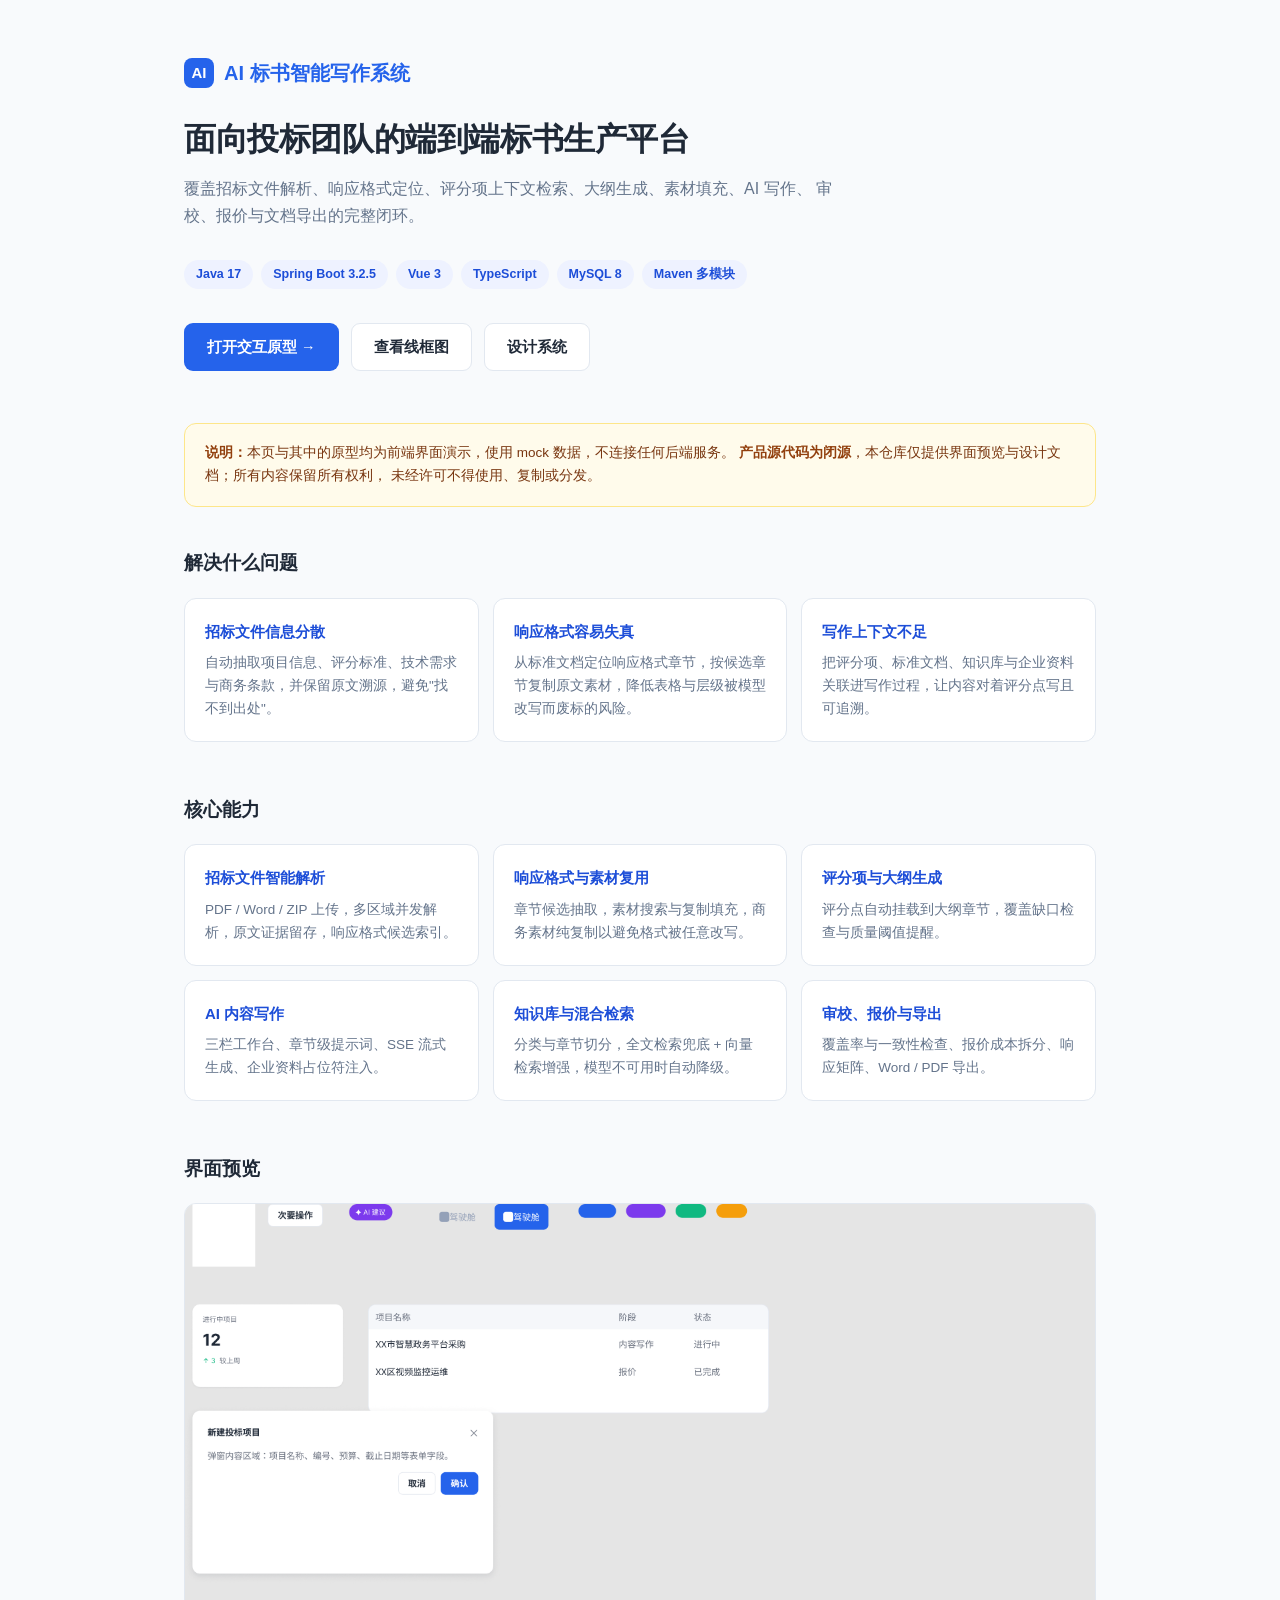
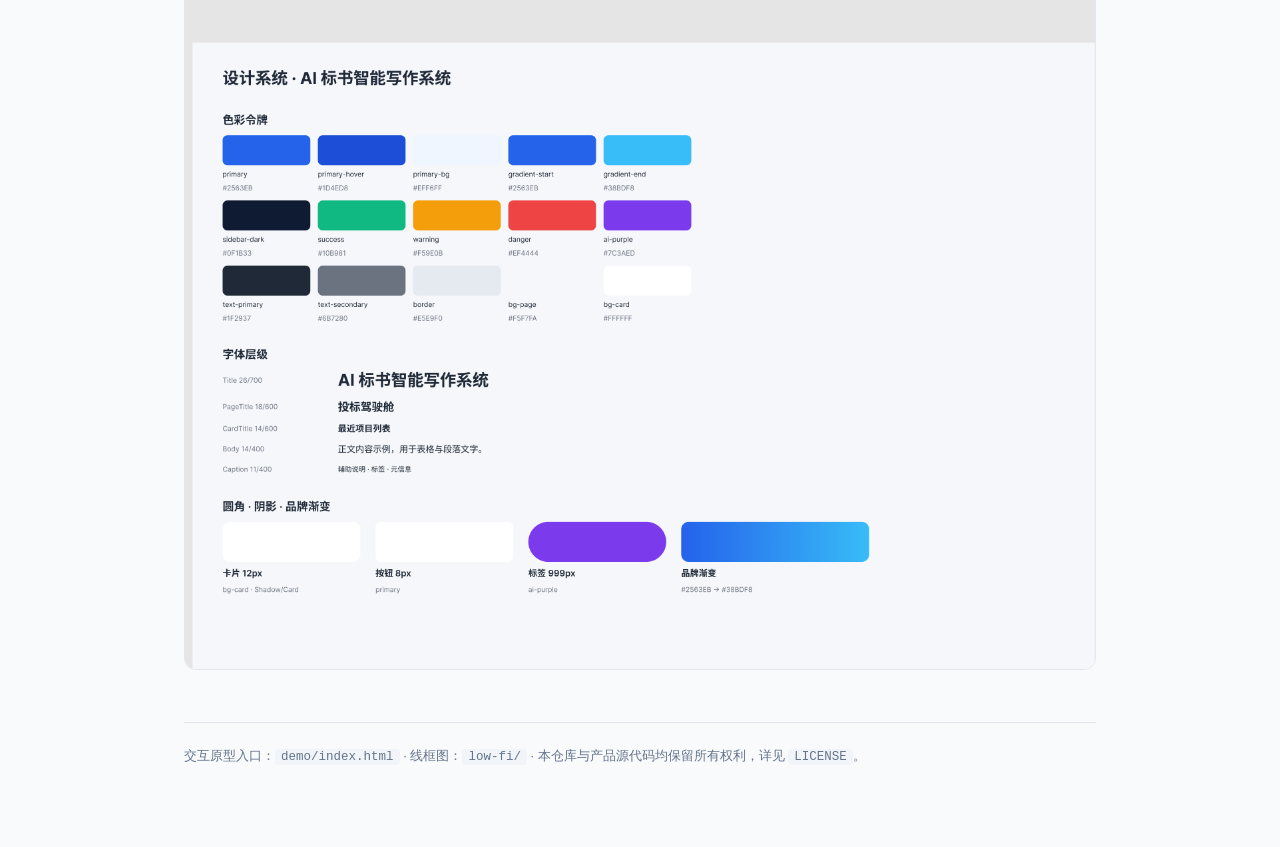
==== index.html @ a92f64a4 "展示页：AI 标书智能写作系统界面原型与设计文档 仅包含可交互 UI 原型（mock 数据）、10 张线框图与设计系统截图，不含产品源代码。" ====
<!DOCTYPE html>
<html lang="zh-CN">
<head>
<meta charset="UTF-8">
<meta name="viewport" content="width=device-width, initial-scale=1">
<title>AI 标书智能写作系统 · 展示页</title>
<style>
  :root{
    --brand:#2563eb; --brand-dark:#1d4ed8; --page:#f8fafc; --card:#ffffff;
    --text:#1f2937; --muted:#64748b; --border:#e2e8f0;
  }
  *{box-sizing:border-box}
  body{
    margin:0; background:var(--page); color:var(--text);
    font:15px/1.7 -apple-system,BlinkMacSystemFont,"Segoe UI","Microsoft YaHei",sans-serif;
  }
  .wrap{max-width:960px;margin:0 auto;padding:56px 24px 80px}
  .logo{
    display:inline-flex;align-items:center;gap:10px;font-weight:700;font-size:20px;
    color:var(--brand);margin-bottom:28px;
  }
  .logo i{
    width:30px;height:30px;border-radius:8px;background:var(--brand);color:#fff;
    display:grid;place-items:center;font-style:normal;font-size:15px;
  }
  h1{font-size:32px;line-height:1.35;margin:0 0 14px;letter-spacing:-.4px}
  .lede{font-size:16px;color:var(--muted);max-width:660px;margin:0 0 30px}
  .badges{display:flex;flex-wrap:wrap;gap:8px;margin-bottom:34px}
  .badges span{
    background:#eef2ff;color:var(--brand-dark);border-radius:999px;
    padding:4px 12px;font-size:12.5px;font-weight:600;
  }
  .btns{display:flex;flex-wrap:wrap;gap:12px;margin-bottom:52px}
  .btn{
    display:inline-block;padding:11px 22px;border-radius:9px;text-decoration:none;
    font-weight:600;font-size:14.5px;border:1px solid transparent;
  }
  .btn.primary{background:var(--brand);color:#fff}
  .btn.primary:hover{background:var(--brand-dark)}
  .btn.ghost{background:#fff;color:var(--text);border-color:var(--border)}
  .btn.ghost:hover{border-color:var(--brand);color:var(--brand)}
  h2{font-size:19px;margin:0 0 18px}
  .grid{display:grid;grid-template-columns:repeat(auto-fit,minmax(258px,1fr));gap:14px;margin-bottom:52px}
  .card{background:var(--card);border:1px solid var(--border);border-radius:12px;padding:20px}
  .card h3{margin:0 0 8px;font-size:15px;color:var(--brand-dark)}
  .card p{margin:0;font-size:13.5px;color:var(--muted)}
  .shots{display:grid;grid-template-columns:1fr;gap:14px;margin-bottom:52px}
  .shots img{width:100%;border:1px solid var(--border);border-radius:12px;background:#fff}
  .note{
    background:#fffbeb;border:1px solid #fde68a;border-radius:12px;
    padding:18px 20px;font-size:13.5px;color:#78350f;margin-bottom:40px;
  }
  .note strong{color:#92400e}
  footer{
    border-top:1px solid var(--border);padding-top:22px;
    font-size:13px;color:var(--muted);
  }
  code{background:#f1f5f9;border-radius:4px;padding:1px 6px;font-size:12.5px}
</style>
</head>
<body>
<div class="wrap">

  <div class="logo"><i>AI</i> AI 标书智能写作系统</div>

  <h1>面向投标团队的端到端标书生产平台</h1>
  <p class="lede">
    覆盖招标文件解析、响应格式定位、评分项上下文检索、大纲生成、素材填充、AI 写作、
    审校、报价与文档导出的完整闭环。
  </p>

  <div class="badges">
    <span>Java 17</span><span>Spring Boot 3.2.5</span><span>Vue 3</span>
    <span>TypeScript</span><span>MySQL 8</span><span>Maven 多模块</span>
  </div>

  <div class="btns">
    <a class="btn primary" href="demo/index.html">打开交互原型 →</a>
    <a class="btn ghost" href="low-fi/02-dashboard.html">查看线框图</a>
    <a class="btn ghost" href="screenshots/design-system.png">设计系统</a>
  </div>

  <div class="note">
    <strong>说明：</strong>本页与其中的原型均为前端界面演示，使用 mock 数据，不连接任何后端服务。
    <strong>产品源代码为闭源</strong>，本仓库仅提供界面预览与设计文档；所有内容保留所有权利，
    未经许可不得使用、复制或分发。
  </div>

  <h2>解决什么问题</h2>
  <div class="grid">
    <div class="card">
      <h3>招标文件信息分散</h3>
      <p>自动抽取项目信息、评分标准、技术需求与商务条款，并保留原文溯源，避免"找不到出处"。</p>
    </div>
    <div class="card">
      <h3>响应格式容易失真</h3>
      <p>从标准文档定位响应格式章节，按候选章节复制原文素材，降低表格与层级被模型改写而废标的风险。</p>
    </div>
    <div class="card">
      <h3>写作上下文不足</h3>
      <p>把评分项、标准文档、知识库与企业资料关联进写作过程，让内容对着评分点写且可追溯。</p>
    </div>
  </div>

  <h2>核心能力</h2>
  <div class="grid">
    <div class="card">
      <h3>招标文件智能解析</h3>
      <p>PDF / Word / ZIP 上传，多区域并发解析，原文证据留存，响应格式候选索引。</p>
    </div>
    <div class="card">
      <h3>响应格式与素材复用</h3>
      <p>章节候选抽取，素材搜索与复制填充，商务素材纯复制以避免格式被任意改写。</p>
    </div>
    <div class="card">
      <h3>评分项与大纲生成</h3>
      <p>评分点自动挂载到大纲章节，覆盖缺口检查与质量阈值提醒。</p>
    </div>
    <div class="card">
      <h3>AI 内容写作</h3>
      <p>三栏工作台、章节级提示词、SSE 流式生成、企业资料占位符注入。</p>
    </div>
    <div class="card">
      <h3>知识库与混合检索</h3>
      <p>分类与章节切分，全文检索兜底 + 向量检索增强，模型不可用时自动降级。</p>
    </div>
    <div class="card">
      <h3>审校、报价与导出</h3>
      <p>覆盖率与一致性检查、报价成本拆分、响应矩阵、Word / PDF 导出。</p>
    </div>
  </div>

  <h2>界面预览</h2>
  <div class="shots">
    <img src="screenshots/design-system.png" alt="设计系统：色彩令牌、字体层级、圆角与阴影">
  </div>

  <footer>
    交互原型入口：<code>demo/index.html</code> · 线框图：<code>low-fi/</code> ·
    本仓库与产品源代码均保留所有权利，详见 <code>LICENSE</code>。
  </footer>

</div>
</body>
</html>
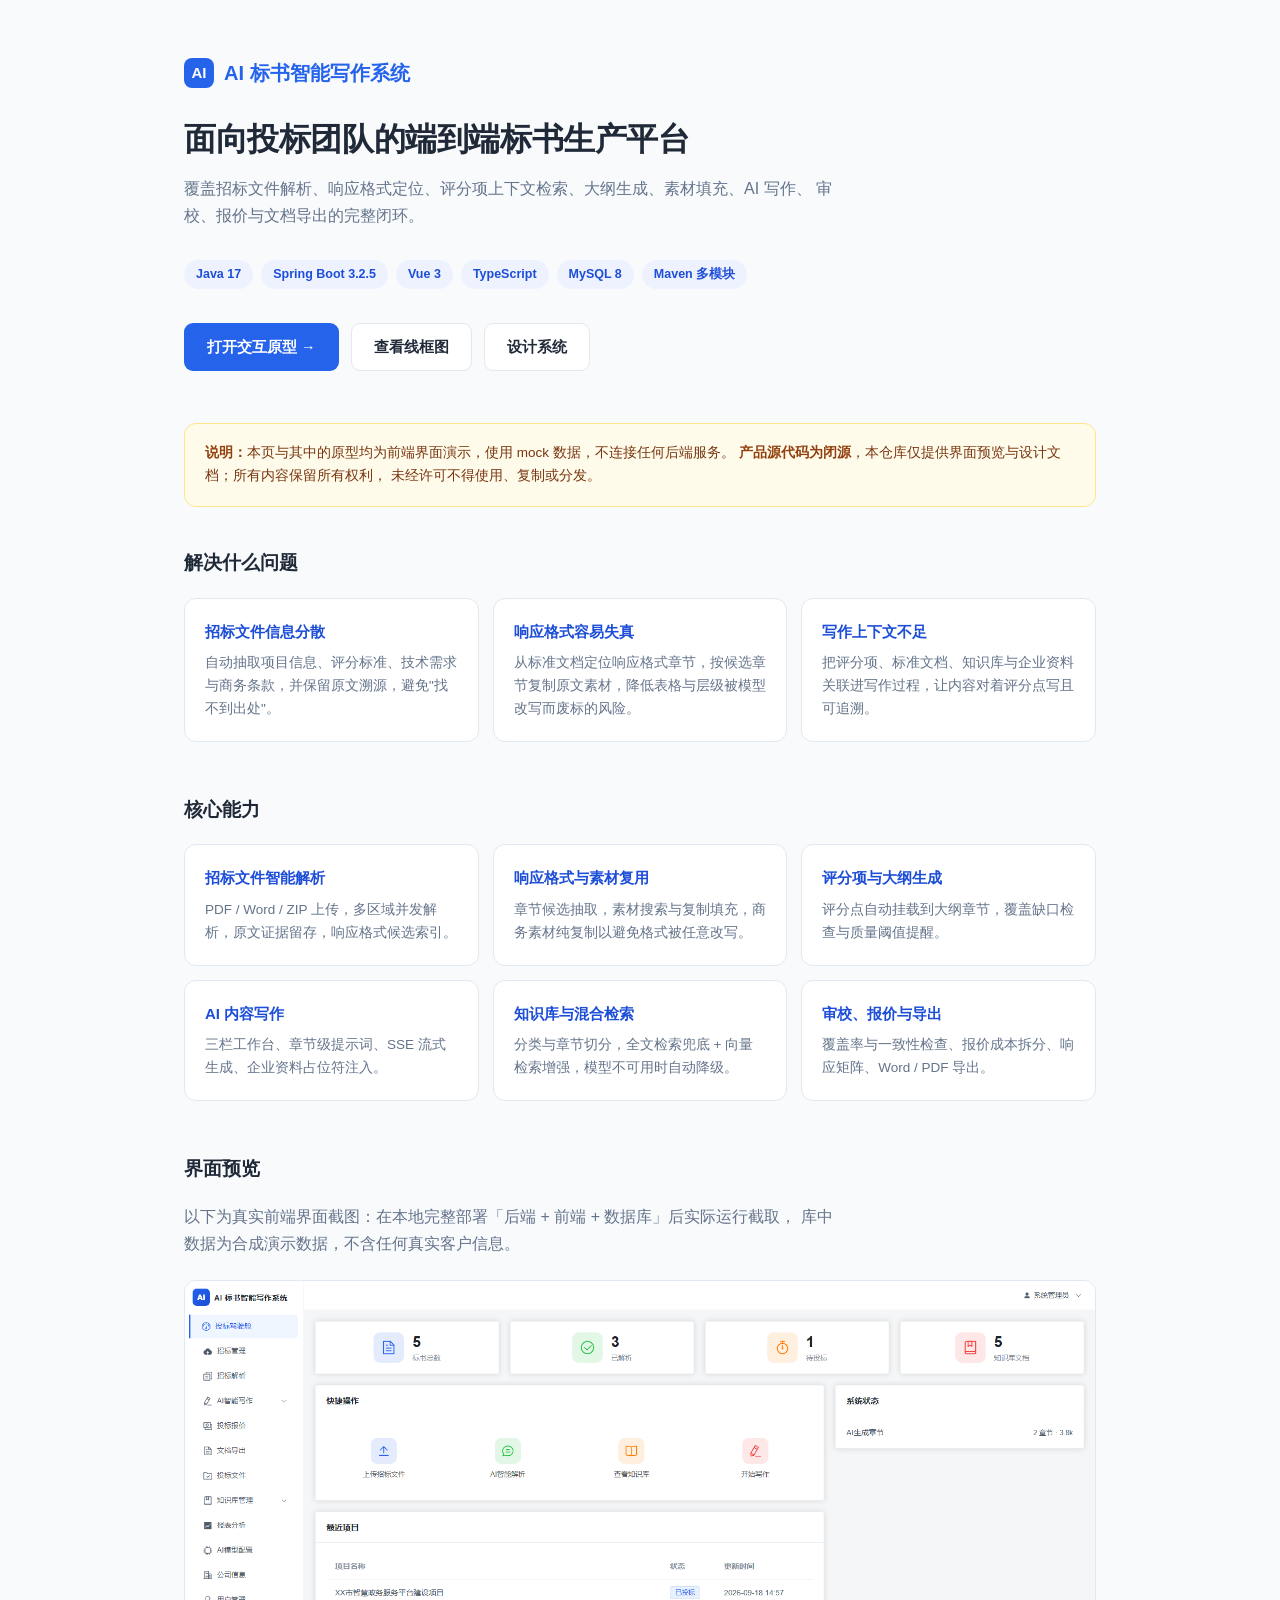
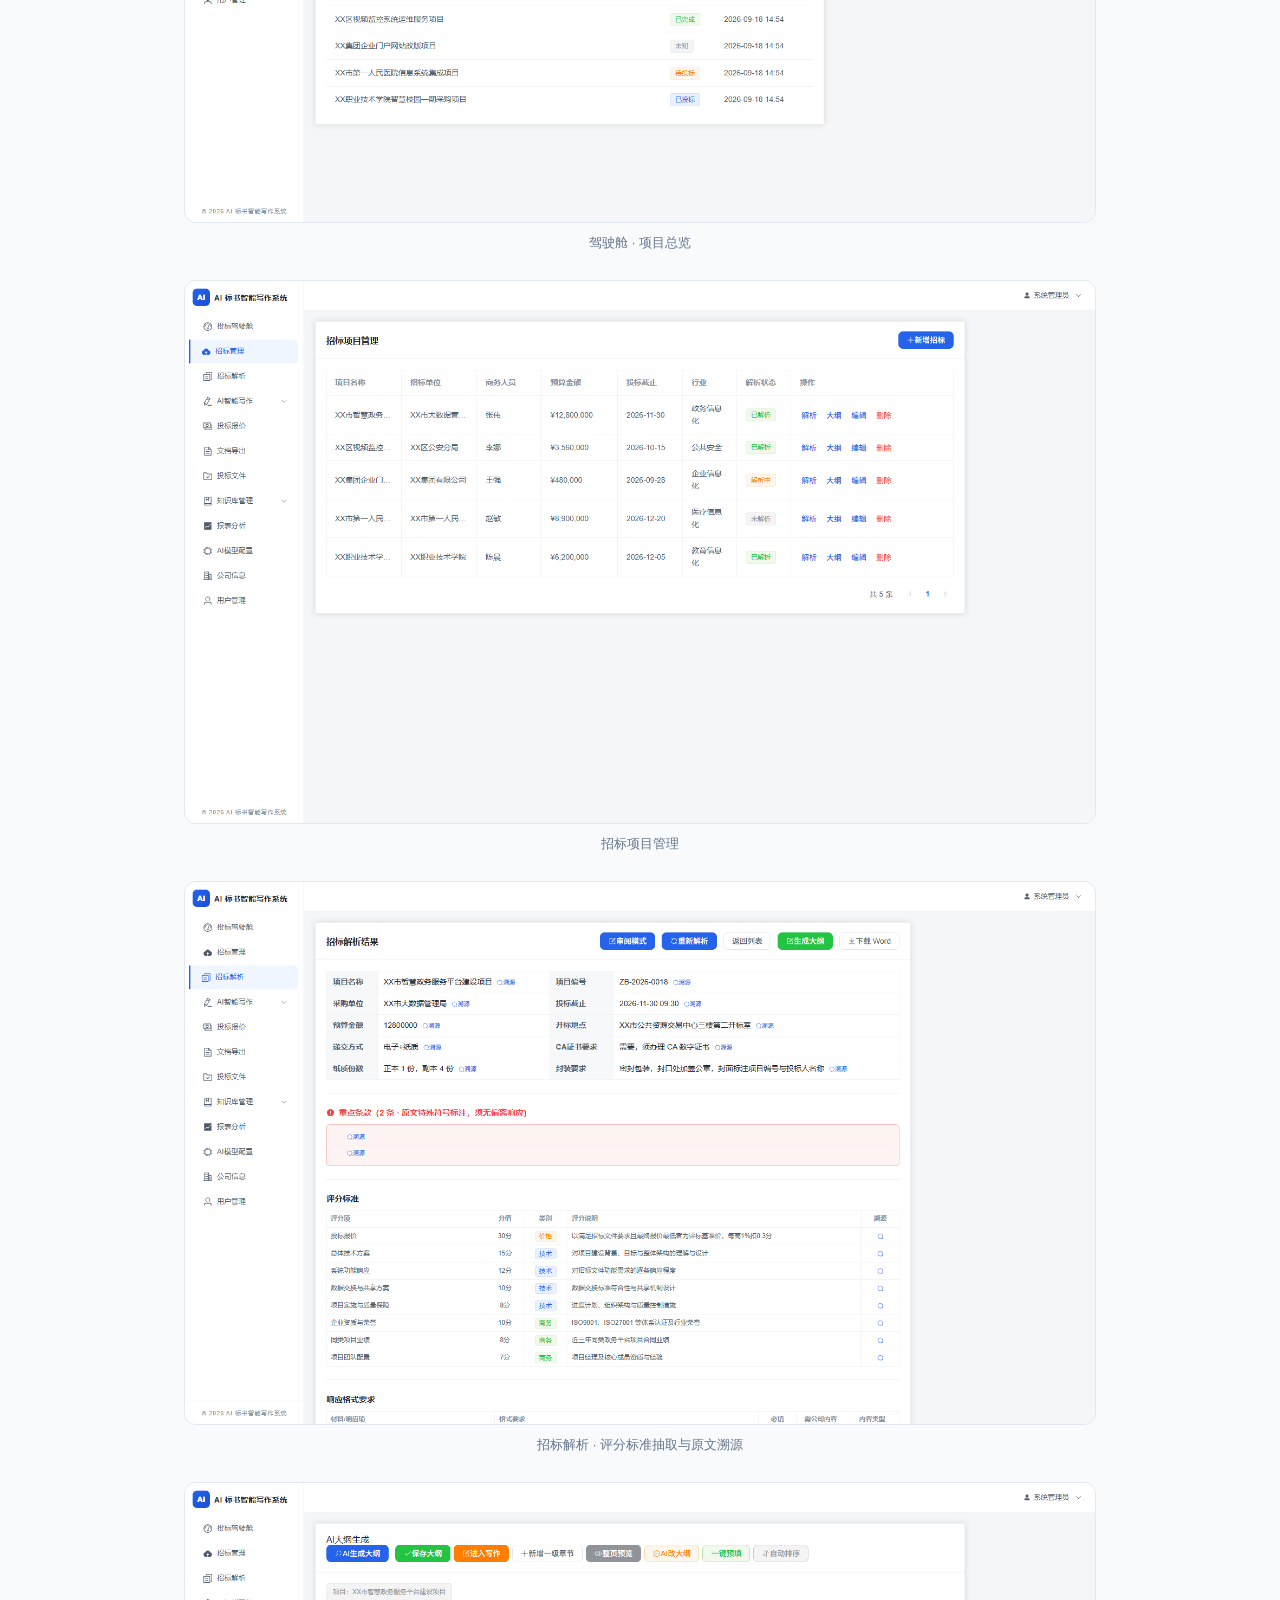
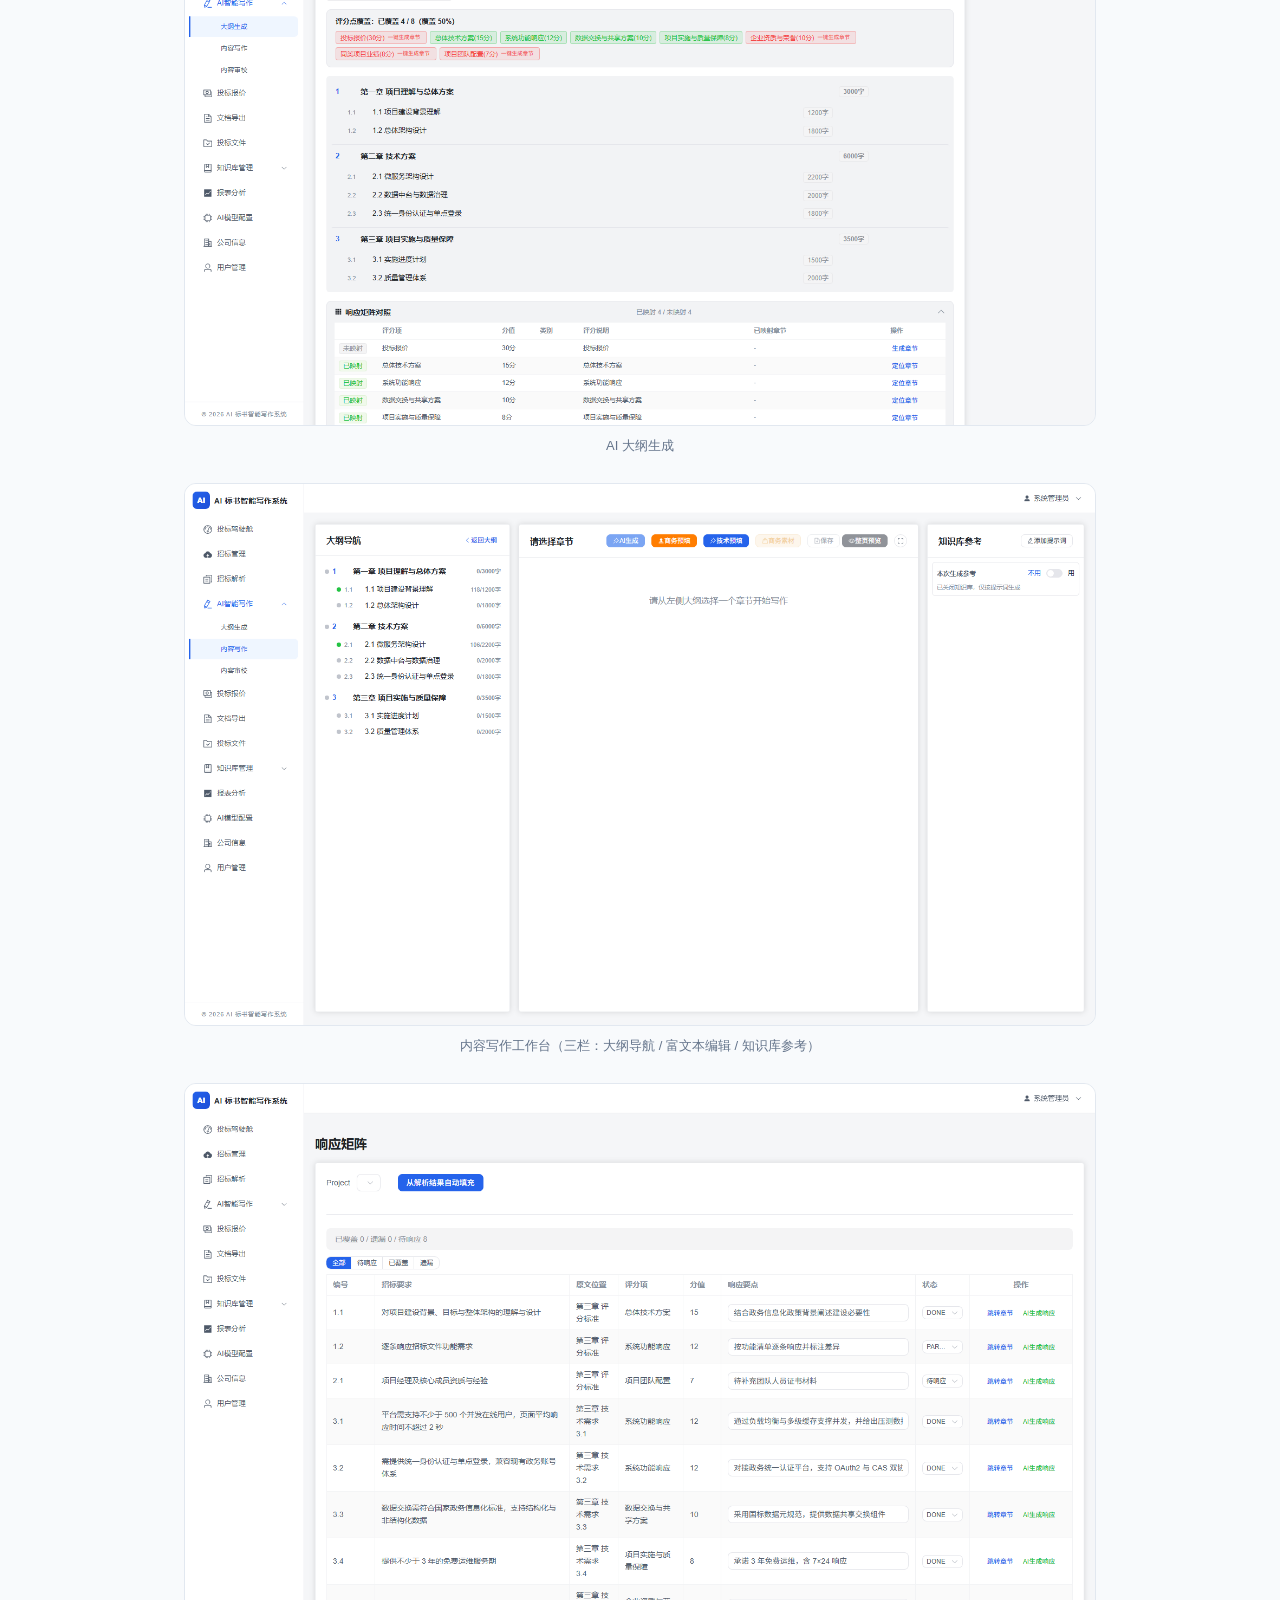
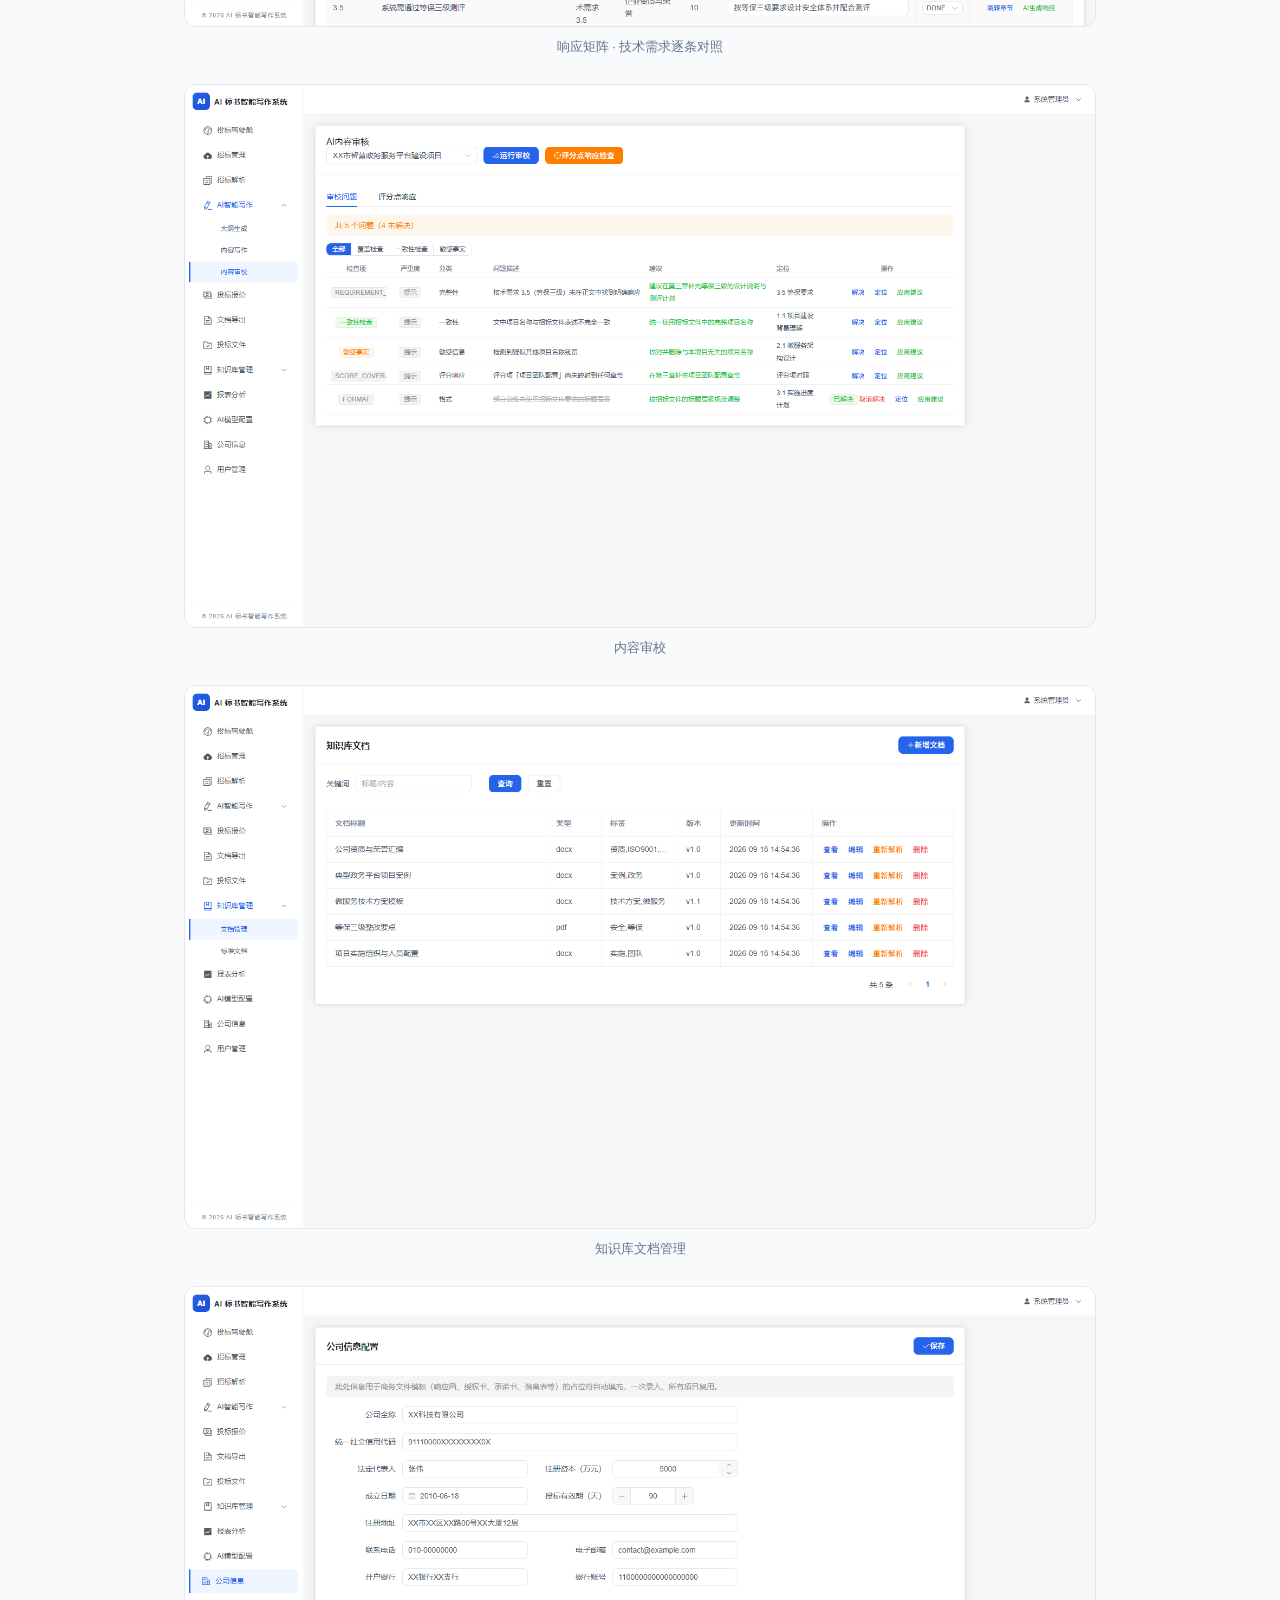
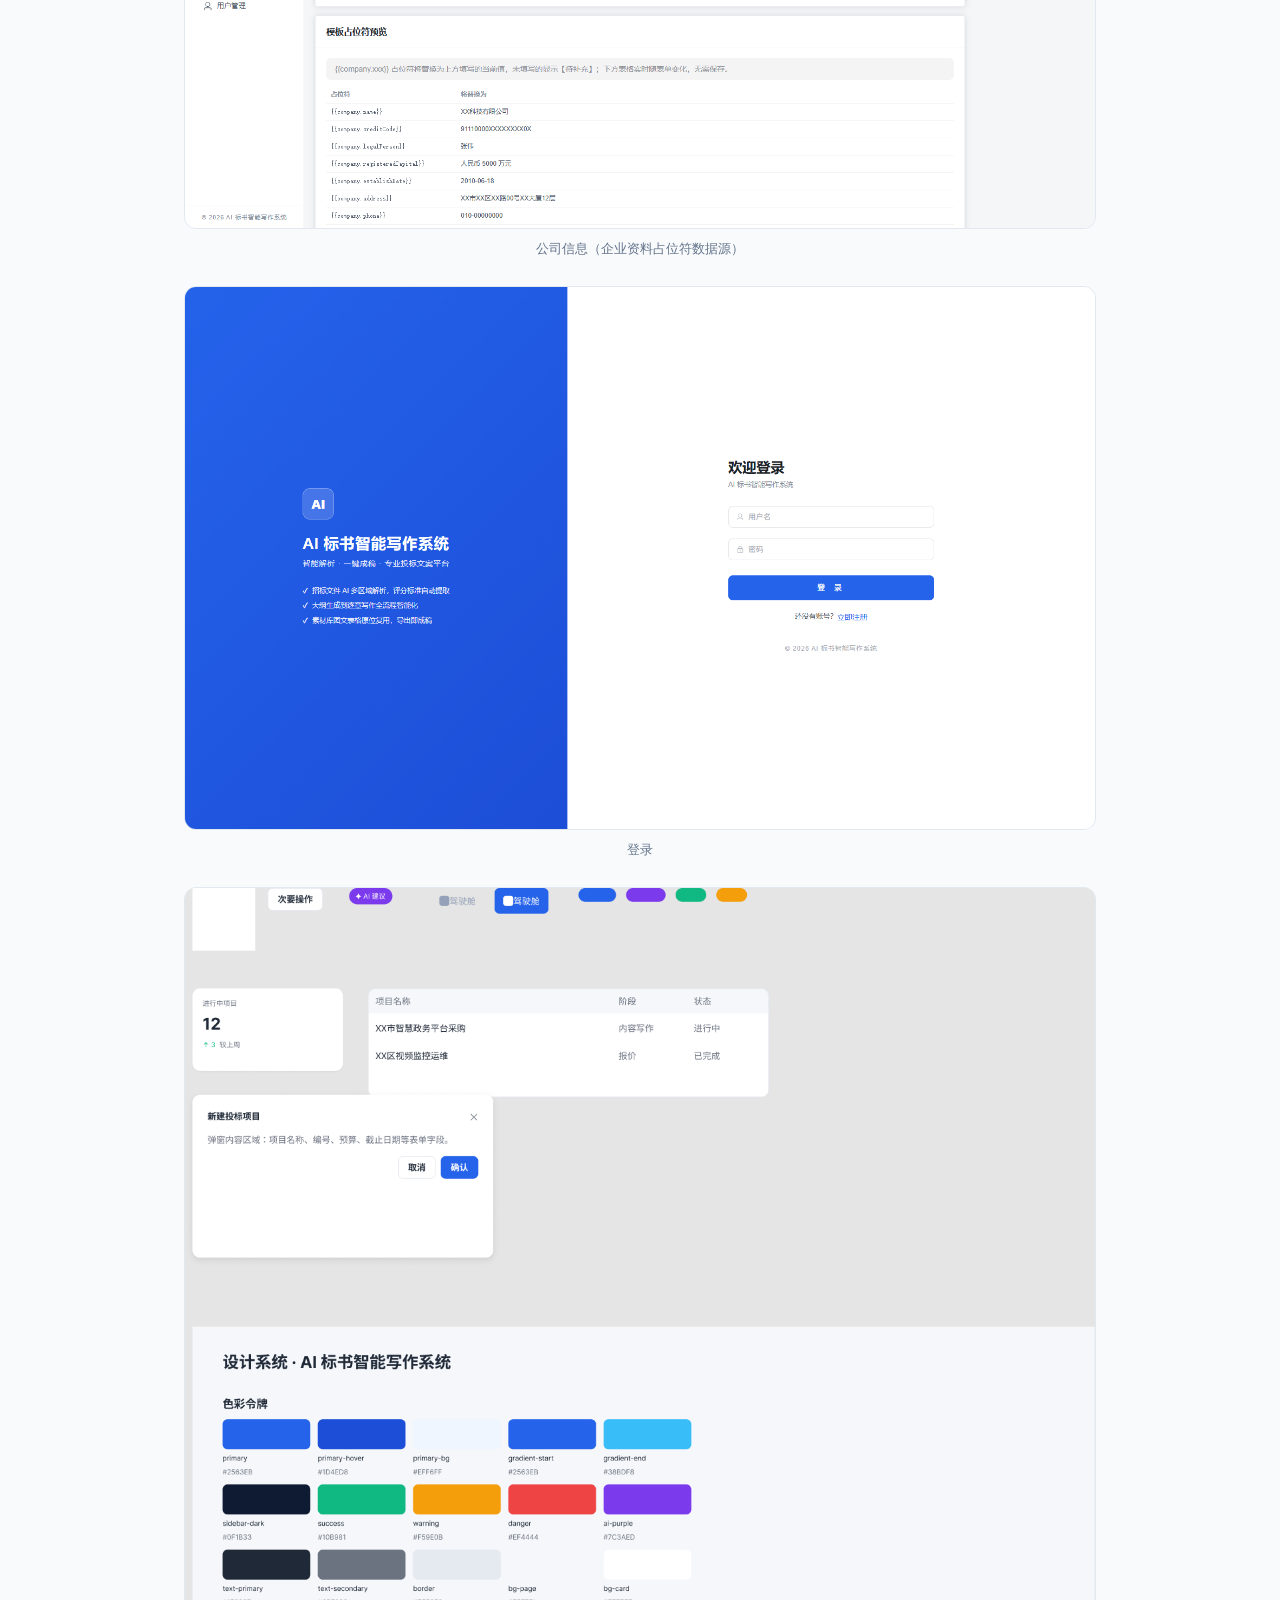
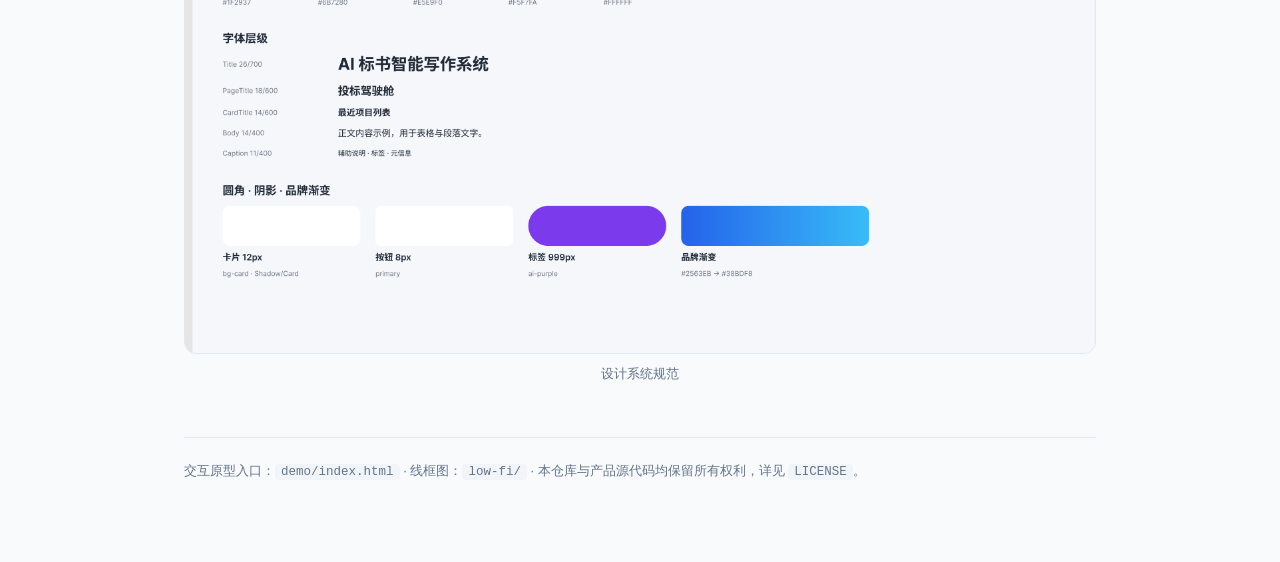
==== commit 76aafcdd: "展示页：界面预览改为真实前端截图 - 新增 10 张真实界面截图（本地完整部署后实际运行截取，数据为合成演示数据）  - 覆盖驾驶舱/招标管理/招标解析/AI 大纲/内容写作/响应矩阵/内容审校/知识" ====
--- a/index.html
+++ b/index.html
@@ -44,8 +44,10 @@
   .card{background:var(--card);border:1px solid var(--border);border-radius:12px;padding:20px}
   .card h3{margin:0 0 8px;font-size:15px;color:var(--brand-dark)}
   .card p{margin:0;font-size:13.5px;color:var(--muted)}
-  .shots{display:grid;grid-template-columns:1fr;gap:14px;margin-bottom:52px}
-  .shots img{width:100%;border:1px solid var(--border);border-radius:12px;background:#fff}
+  .shots{display:grid;grid-template-columns:1fr;gap:26px;margin-bottom:52px}
+  .shots figure{margin:0}
+  .shots img{width:100%;border:1px solid var(--border);border-radius:12px;background:#fff;display:block}
+  .shots figcaption{margin-top:9px;font-size:13px;color:var(--muted);text-align:center}
   .note{
     background:#fffbeb;border:1px solid #fde68a;border-radius:12px;
     padding:18px 20px;font-size:13.5px;color:#78350f;margin-bottom:40px;
@@ -131,8 +133,55 @@
   </div>
 
   <h2>界面预览</h2>
+  <p class="lede" style="margin-bottom:22px">
+    以下为真实前端界面截图：在本地完整部署「后端 + 前端 + 数据库」后实际运行截取，
+    库中数据为合成演示数据，不含任何真实客户信息。
+  </p>
   <div class="shots">
-    <img src="screenshots/design-system.png" alt="设计系统：色彩令牌、字体层级、圆角与阴影">
+    <figure>
+      <img src="screenshots/ui/ui-02-dashboard.png" alt="驾驶舱：项目总览、快捷操作与最近项目">
+      <figcaption>驾驶舱 · 项目总览</figcaption>
+    </figure>
+    <figure>
+      <img src="screenshots/ui/ui-03-tender.png" alt="招标项目管理列表">
+      <figcaption>招标项目管理</figcaption>
+    </figure>
+    <figure>
+      <img src="screenshots/ui/ui-04-parse.png" alt="招标解析：评分标准抽取与原文溯源">
+      <figcaption>招标解析 · 评分标准抽取与原文溯源</figcaption>
+    </figure>
+    <figure>
+      <img src="screenshots/ui/ui-05-outline.png" alt="AI 大纲生成，含章节字数与响应矩阵对照">
+      <figcaption>AI 大纲生成</figcaption>
+    </figure>
+    <figure>
+      <img src="screenshots/ui/ui-06-writing.png" alt="内容写作工作台：大纲导航、富文本编辑、知识库参考">
+      <figcaption>内容写作工作台（三栏：大纲导航 / 富文本编辑 / 知识库参考）</figcaption>
+    </figure>
+    <figure>
+      <img src="screenshots/ui/ui-07-response-matrix.png" alt="响应矩阵：技术需求逐条对照与覆盖统计">
+      <figcaption>响应矩阵 · 技术需求逐条对照</figcaption>
+    </figure>
+    <figure>
+      <img src="screenshots/ui/ui-08-review.png" alt="内容审校：完整性、一致性、敏感信息检查">
+      <figcaption>内容审校</figcaption>
+    </figure>
+    <figure>
+      <img src="screenshots/ui/ui-09-kb.png" alt="知识库文档管理">
+      <figcaption>知识库文档管理</figcaption>
+    </figure>
+    <figure>
+      <img src="screenshots/ui/ui-10-company.png" alt="公司信息，企业资料占位符数据源">
+      <figcaption>公司信息（企业资料占位符数据源）</figcaption>
+    </figure>
+    <figure>
+      <img src="screenshots/ui/ui-01-login.png" alt="登录页">
+      <figcaption>登录</figcaption>
+    </figure>
+    <figure>
+      <img src="screenshots/design-system.png" alt="设计系统：色彩令牌、字体层级、圆角与阴影">
+      <figcaption>设计系统规范</figcaption>
+    </figure>
   </div>
 
   <footer>
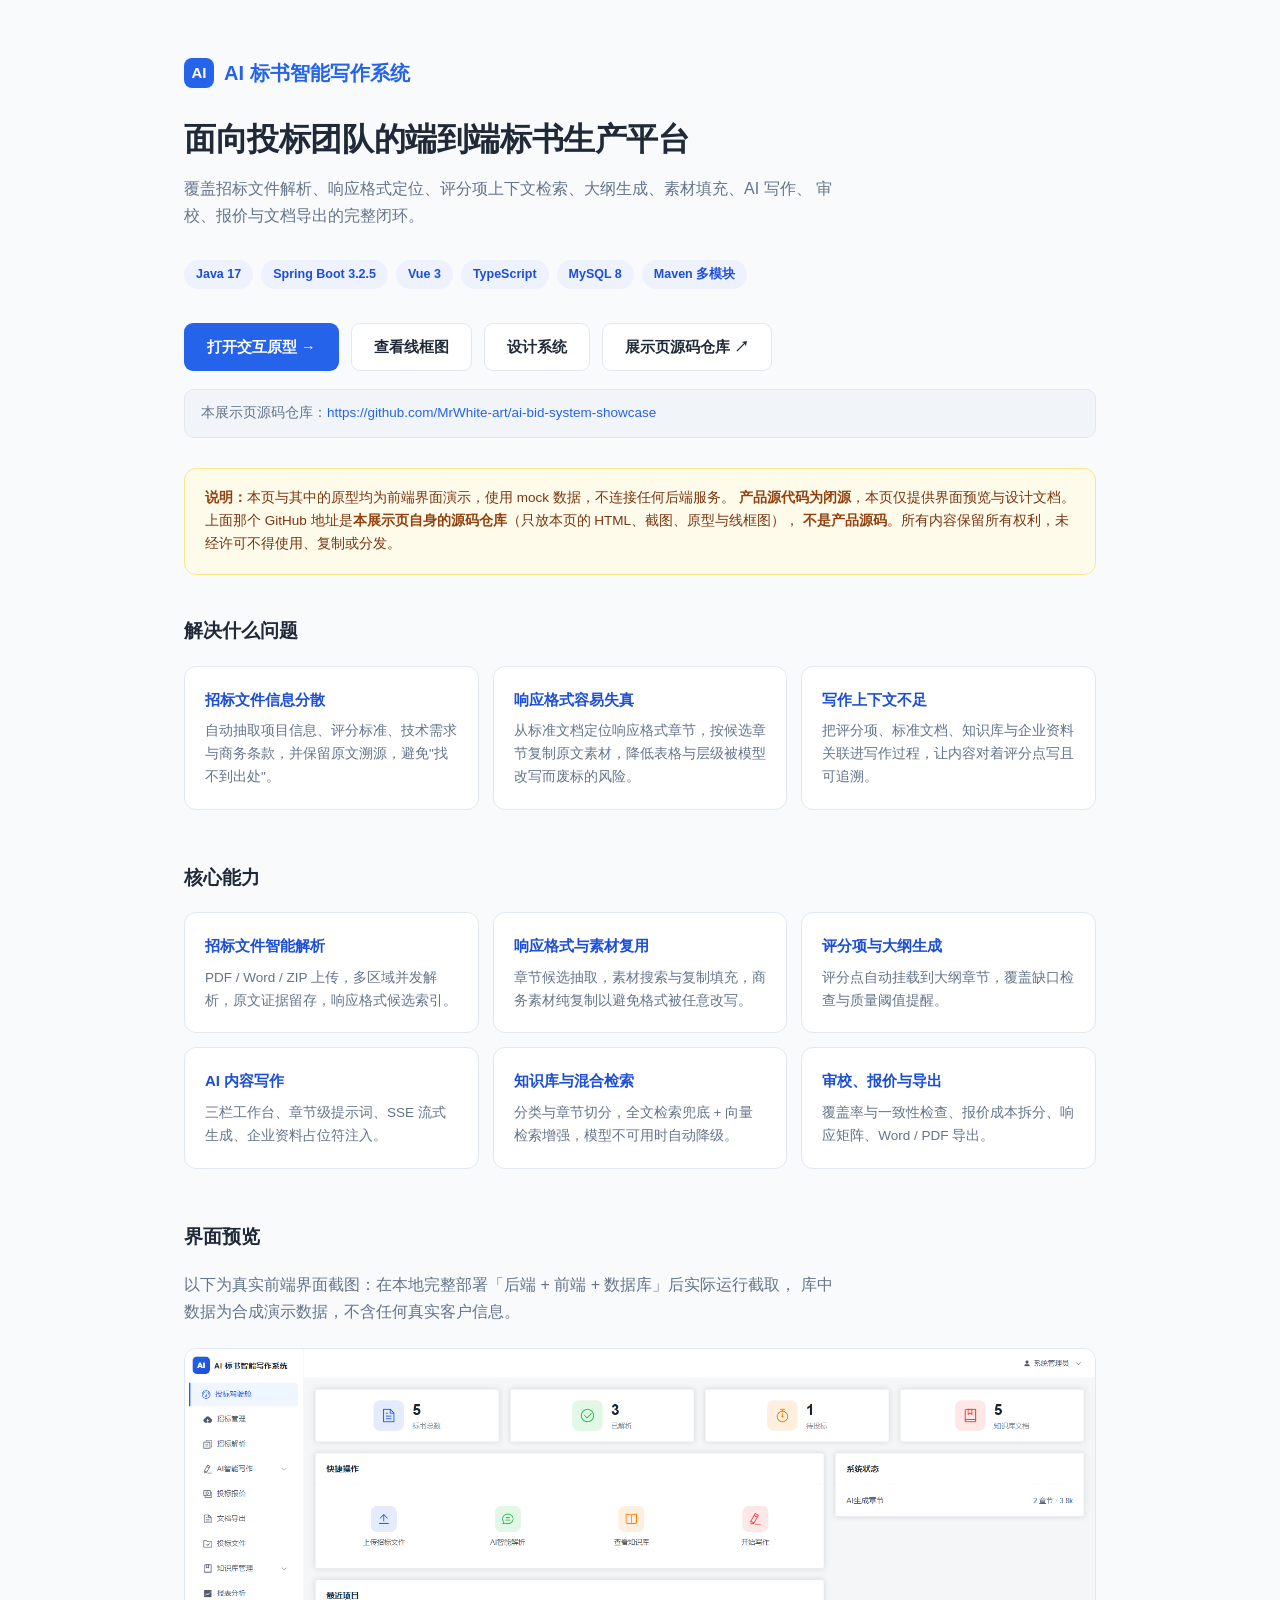
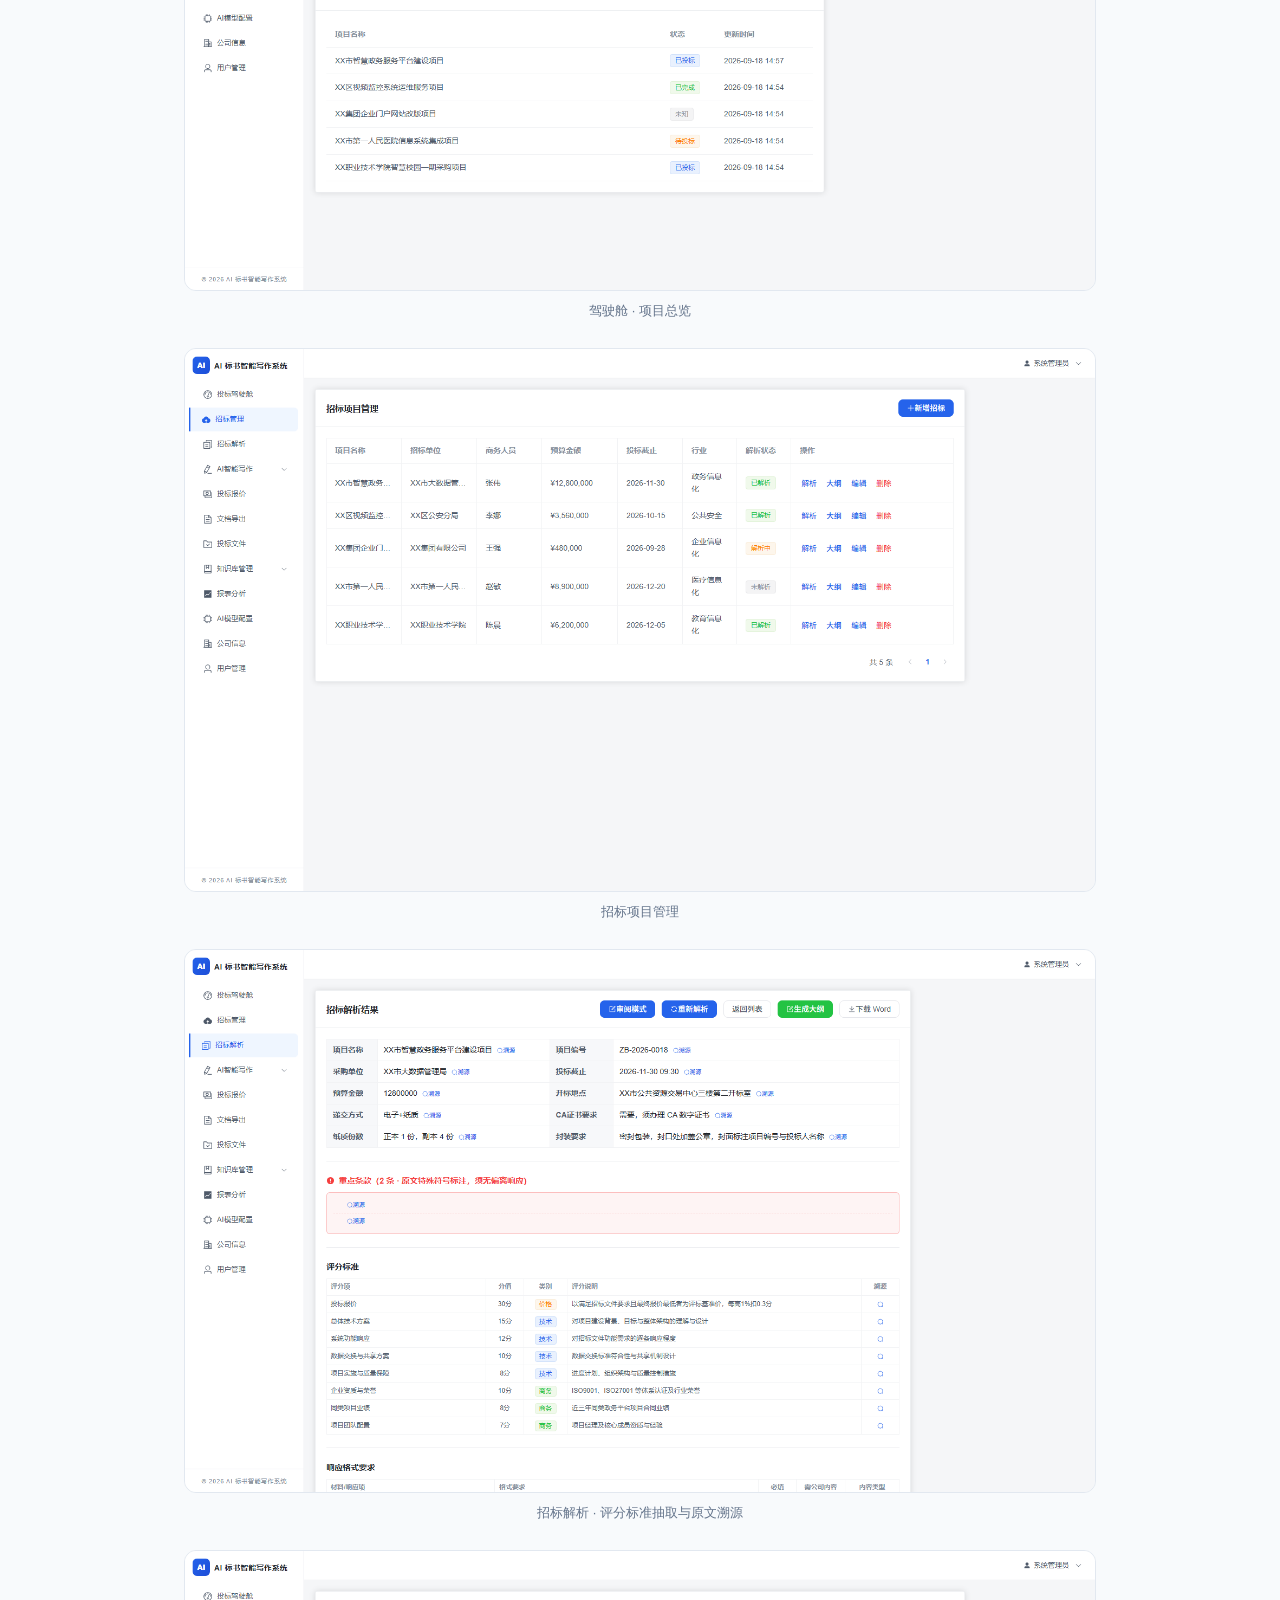
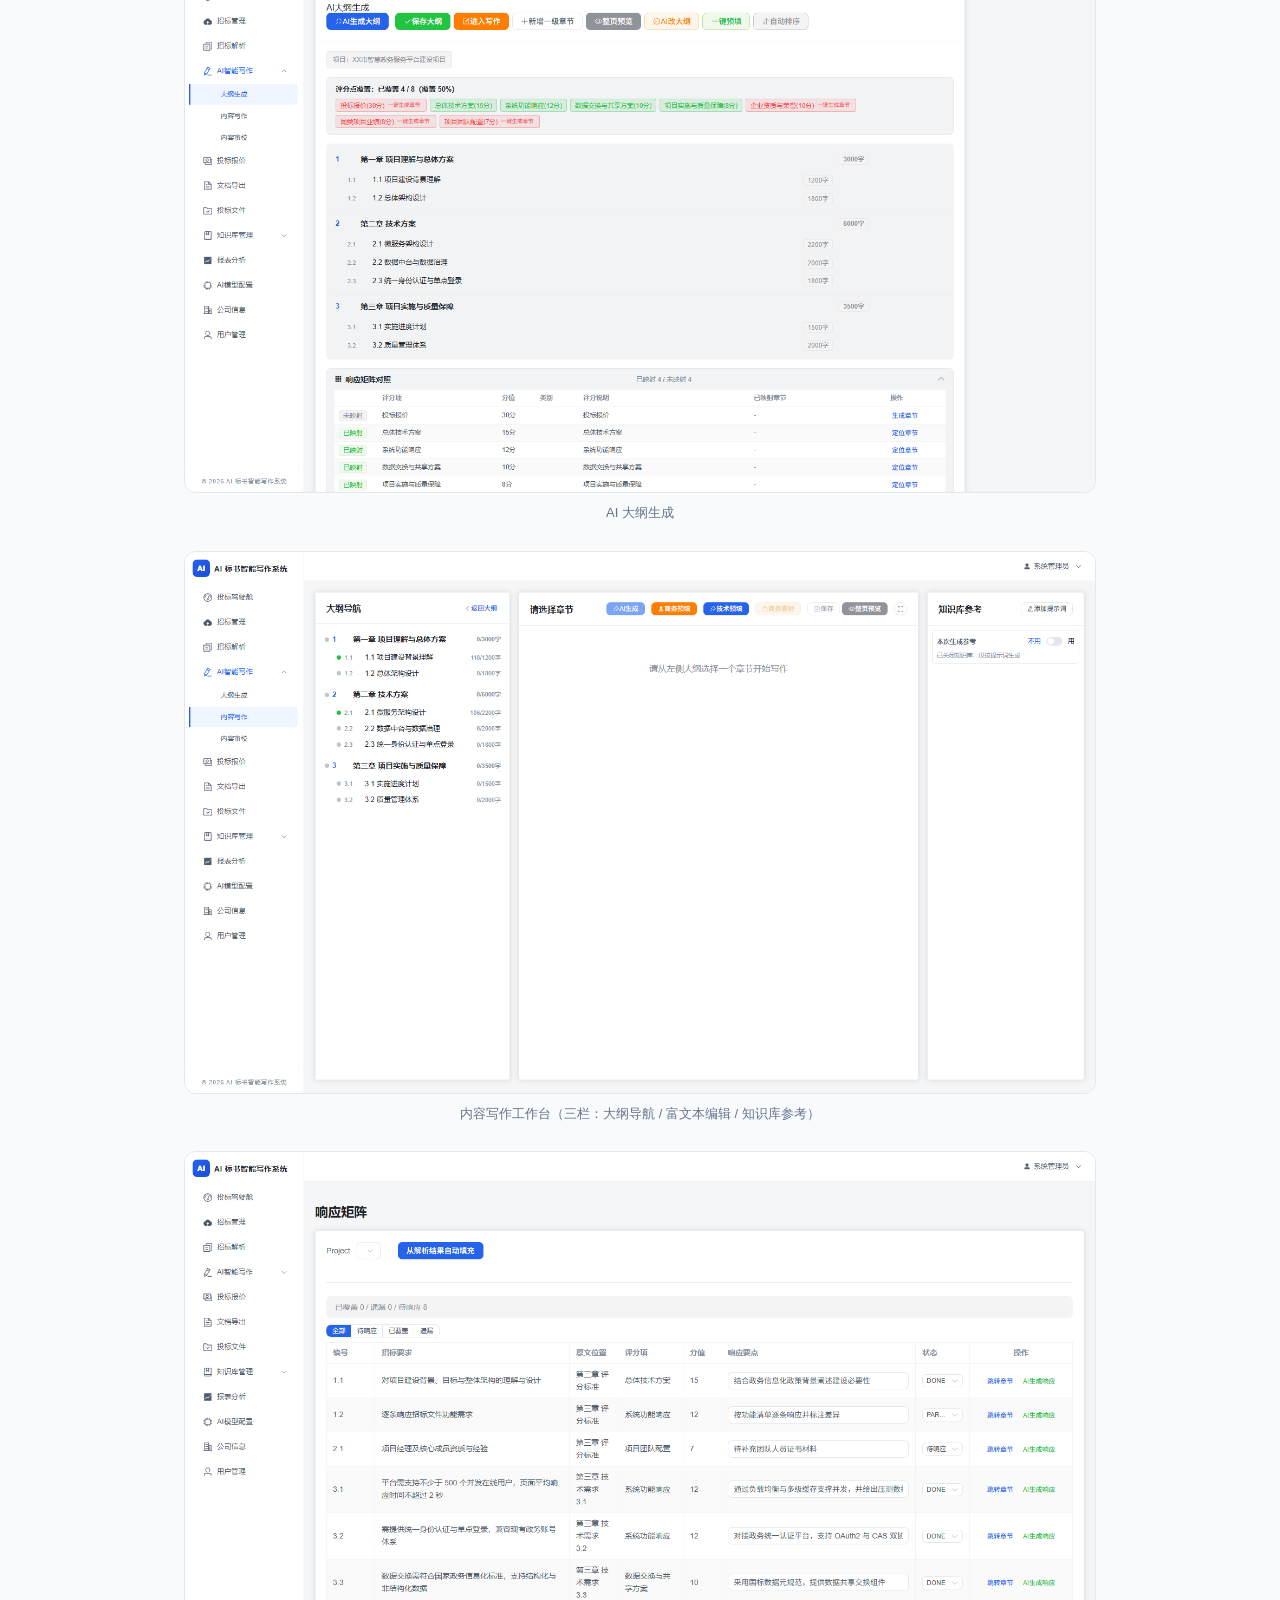
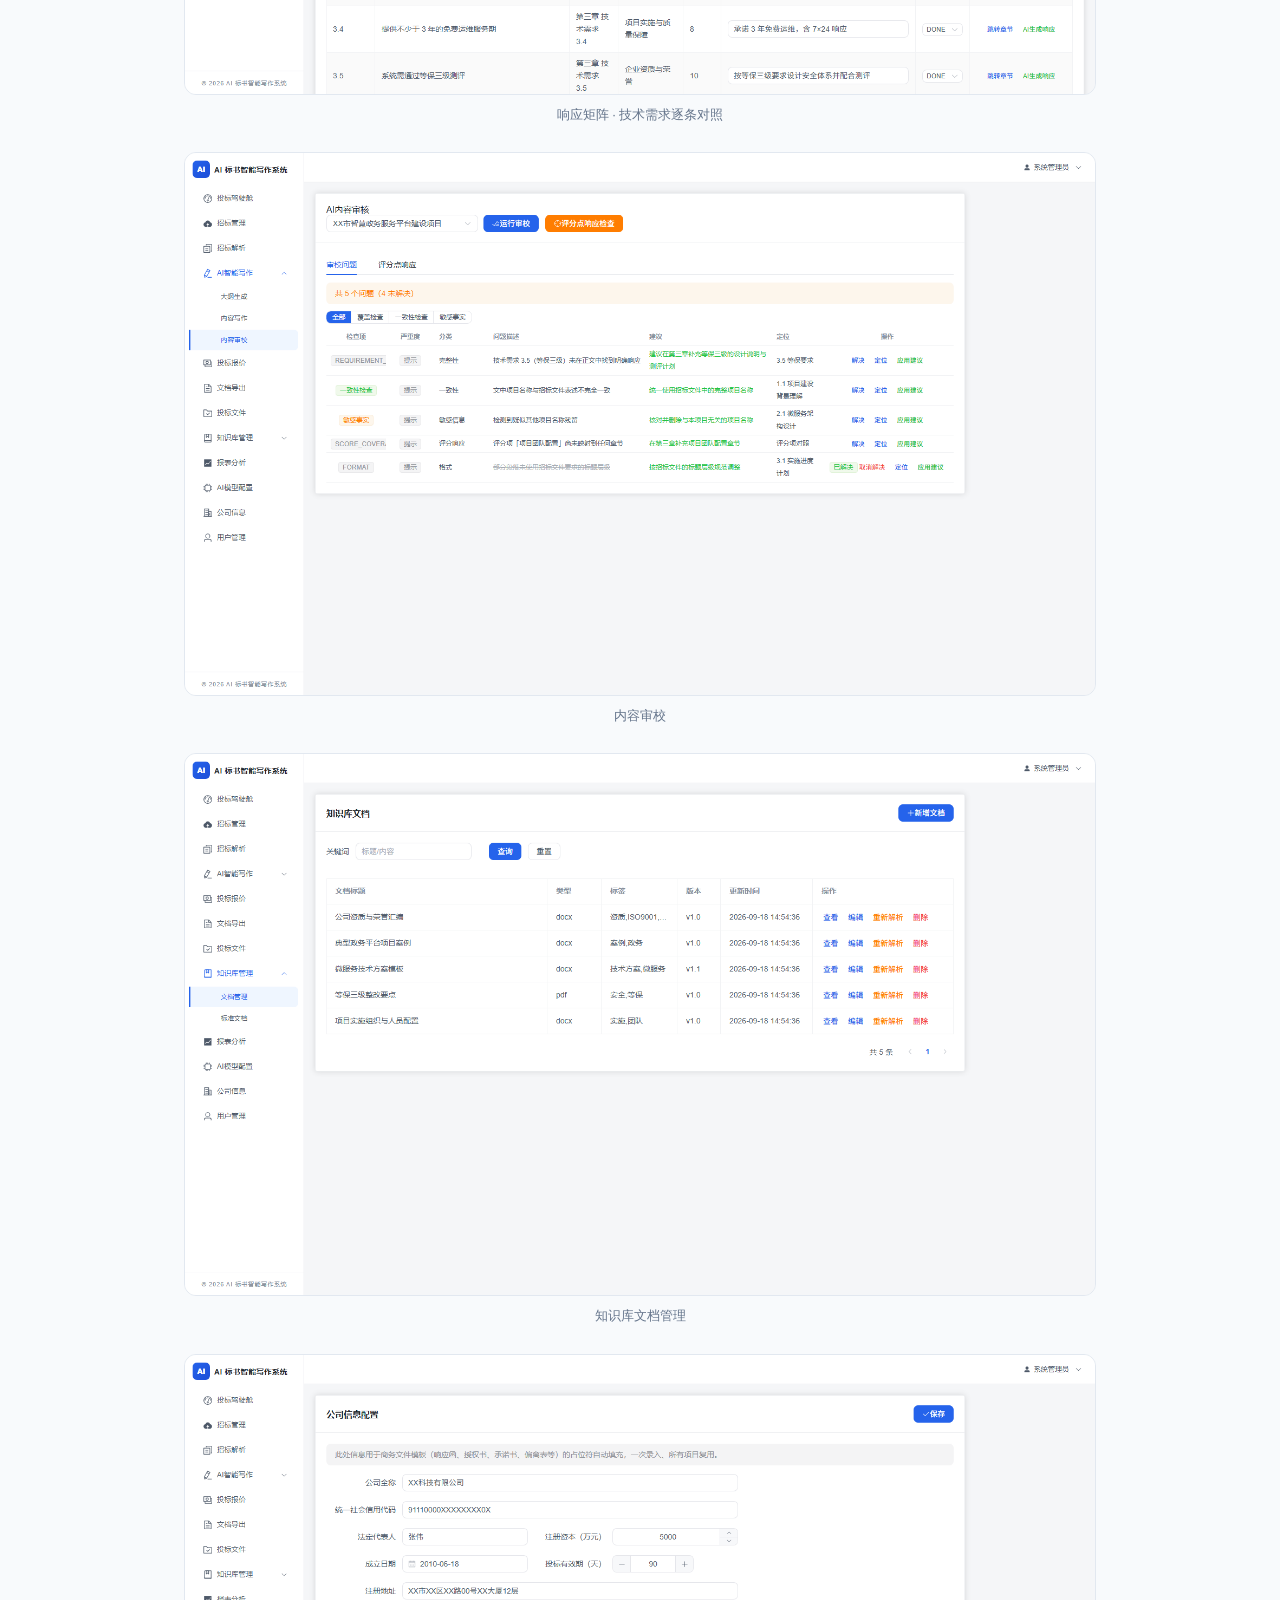
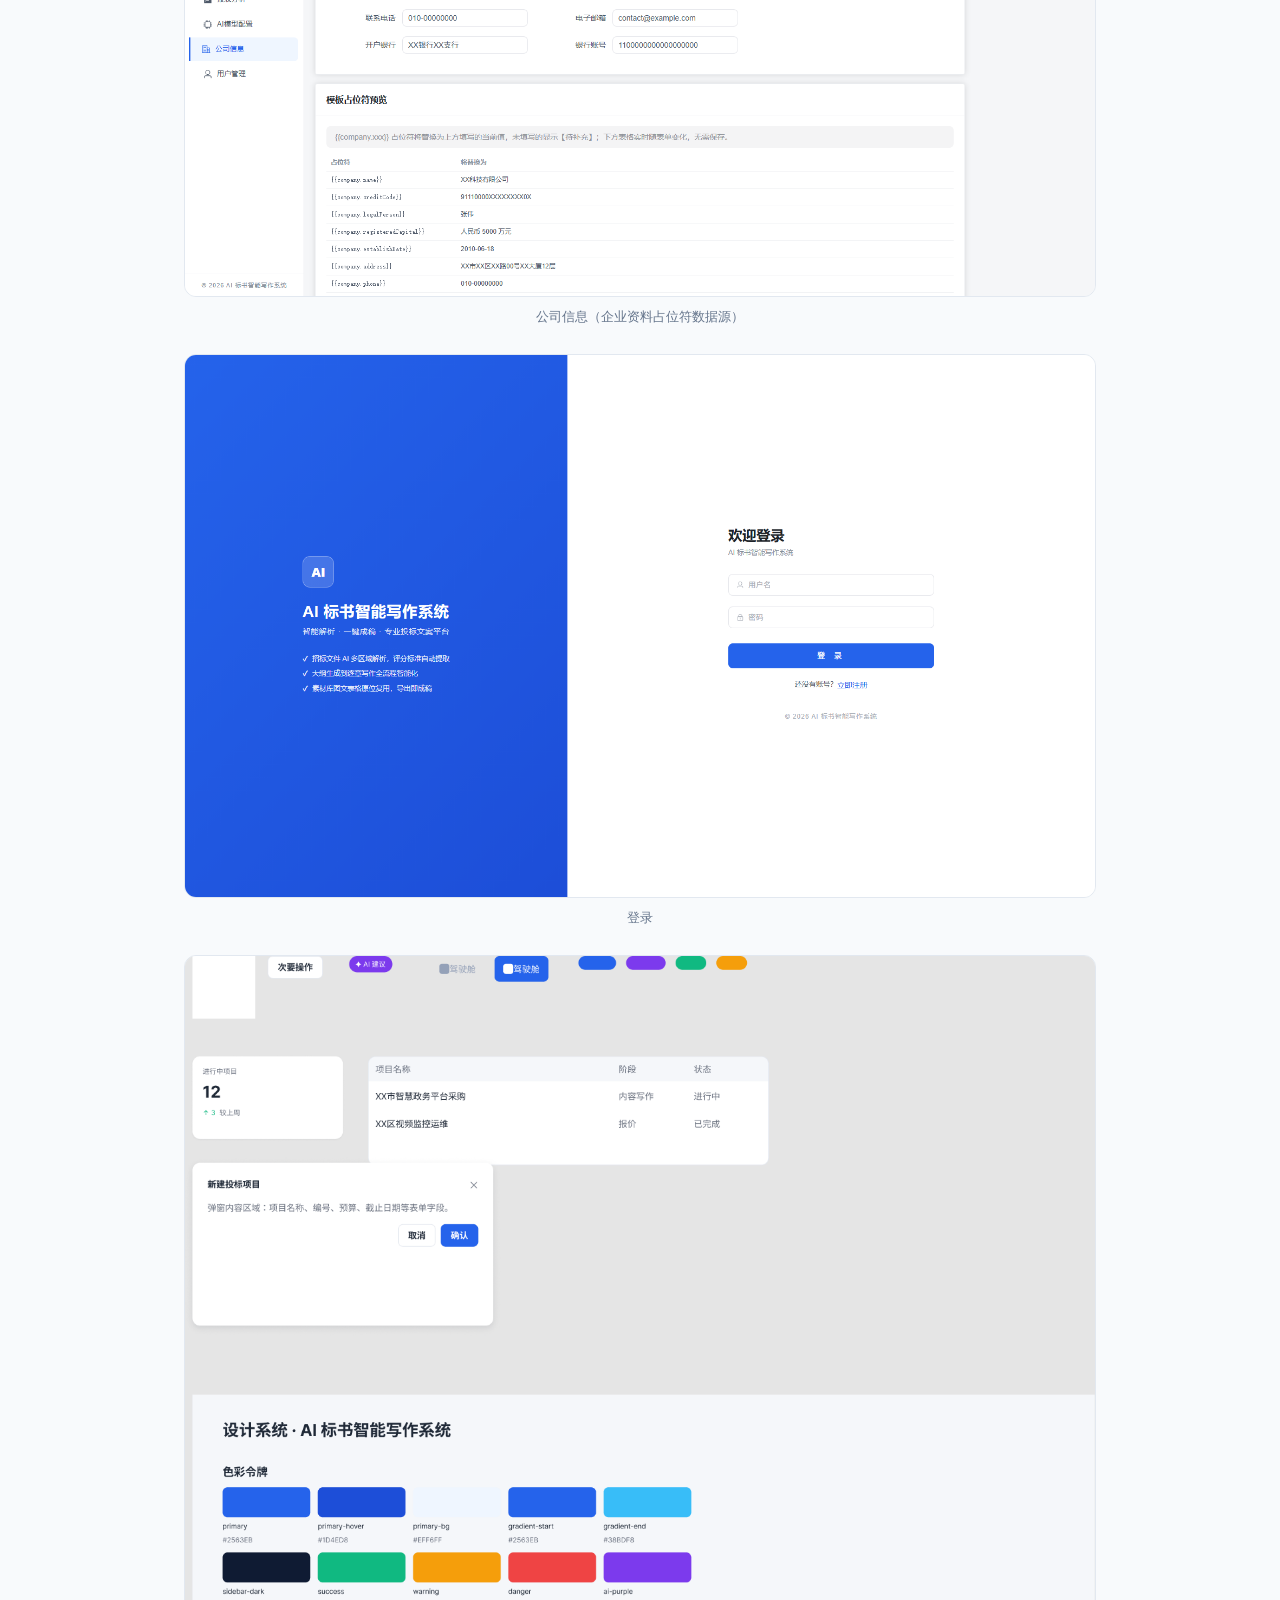
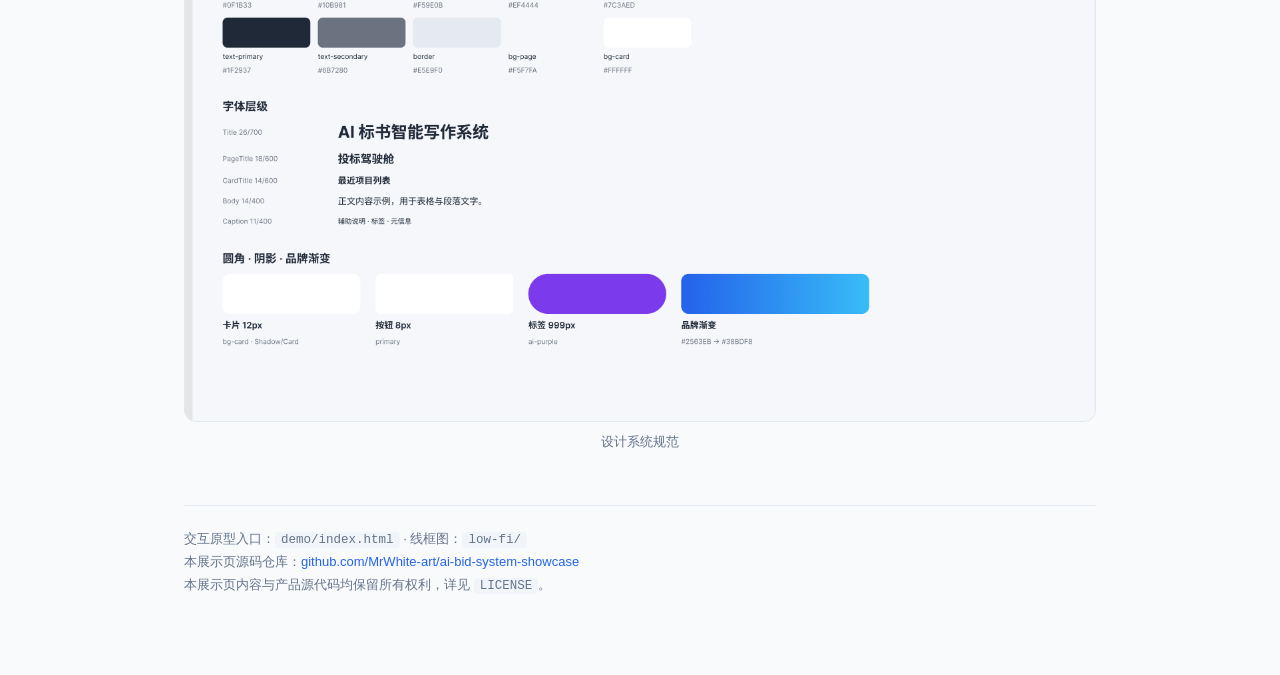
==== commit bcbb158e: "展示页：标明本页源码仓库地址 - 顶部按钮区与页脚加入展示页源码仓库链接  - 说明块澄清：该仓库仅存放本页 HTML/截图/原型/线框图，不是产品源码" ====
--- a/index.html
+++ b/index.html
@@ -80,12 +80,18 @@
     <a class="btn primary" href="demo/index.html">打开交互原型 →</a>
     <a class="btn ghost" href="low-fi/02-dashboard.html">查看线框图</a>
     <a class="btn ghost" href="screenshots/design-system.png">设计系统</a>
-  </div>
+    <a class="btn ghost" href="https://github.com/MrWhite-art/ai-bid-system-showcase" target="_blank" rel="noopener">展示页源码仓库 ↗</a>
+  </div>
+
+  <p style="margin:-34px 0 30px;font-size:13.5px;color:#64748b;background:#f1f5f9;border:1px solid #e2e8f0;border-radius:10px;padding:12px 16px">
+    本展示页源码仓库：<a href="https://github.com/MrWhite-art/ai-bid-system-showcase" target="_blank" rel="noopener" style="color:#2563eb;text-decoration:none;word-break:break-all">https://github.com/MrWhite-art/ai-bid-system-showcase</a>
+  </p>
 
   <div class="note">
     <strong>说明：</strong>本页与其中的原型均为前端界面演示，使用 mock 数据，不连接任何后端服务。
-    <strong>产品源代码为闭源</strong>，本仓库仅提供界面预览与设计文档；所有内容保留所有权利，
-    未经许可不得使用、复制或分发。
+    <strong>产品源代码为闭源</strong>，本页仅提供界面预览与设计文档。
+    上面那个 GitHub 地址是<strong>本展示页自身的源码仓库</strong>（只放本页的 HTML、截图、原型与线框图），
+    <strong>不是产品源码</strong>。所有内容保留所有权利，未经许可不得使用、复制或分发。
   </div>
 
   <h2>解决什么问题</h2>
@@ -185,8 +191,9 @@
   </div>
 
   <footer>
-    交互原型入口：<code>demo/index.html</code> · 线框图：<code>low-fi/</code> ·
-    本仓库与产品源代码均保留所有权利，详见 <code>LICENSE</code>。
+    交互原型入口：<code>demo/index.html</code> · 线框图：<code>low-fi/</code><br>
+    本展示页源码仓库：<a href="https://github.com/MrWhite-art/ai-bid-system-showcase" style="color:#2563eb;text-decoration:none">github.com/MrWhite-art/ai-bid-system-showcase</a><br>
+    本展示页内容与产品源代码均保留所有权利，详见 <code>LICENSE</code>。
   </footer>
 
 </div>
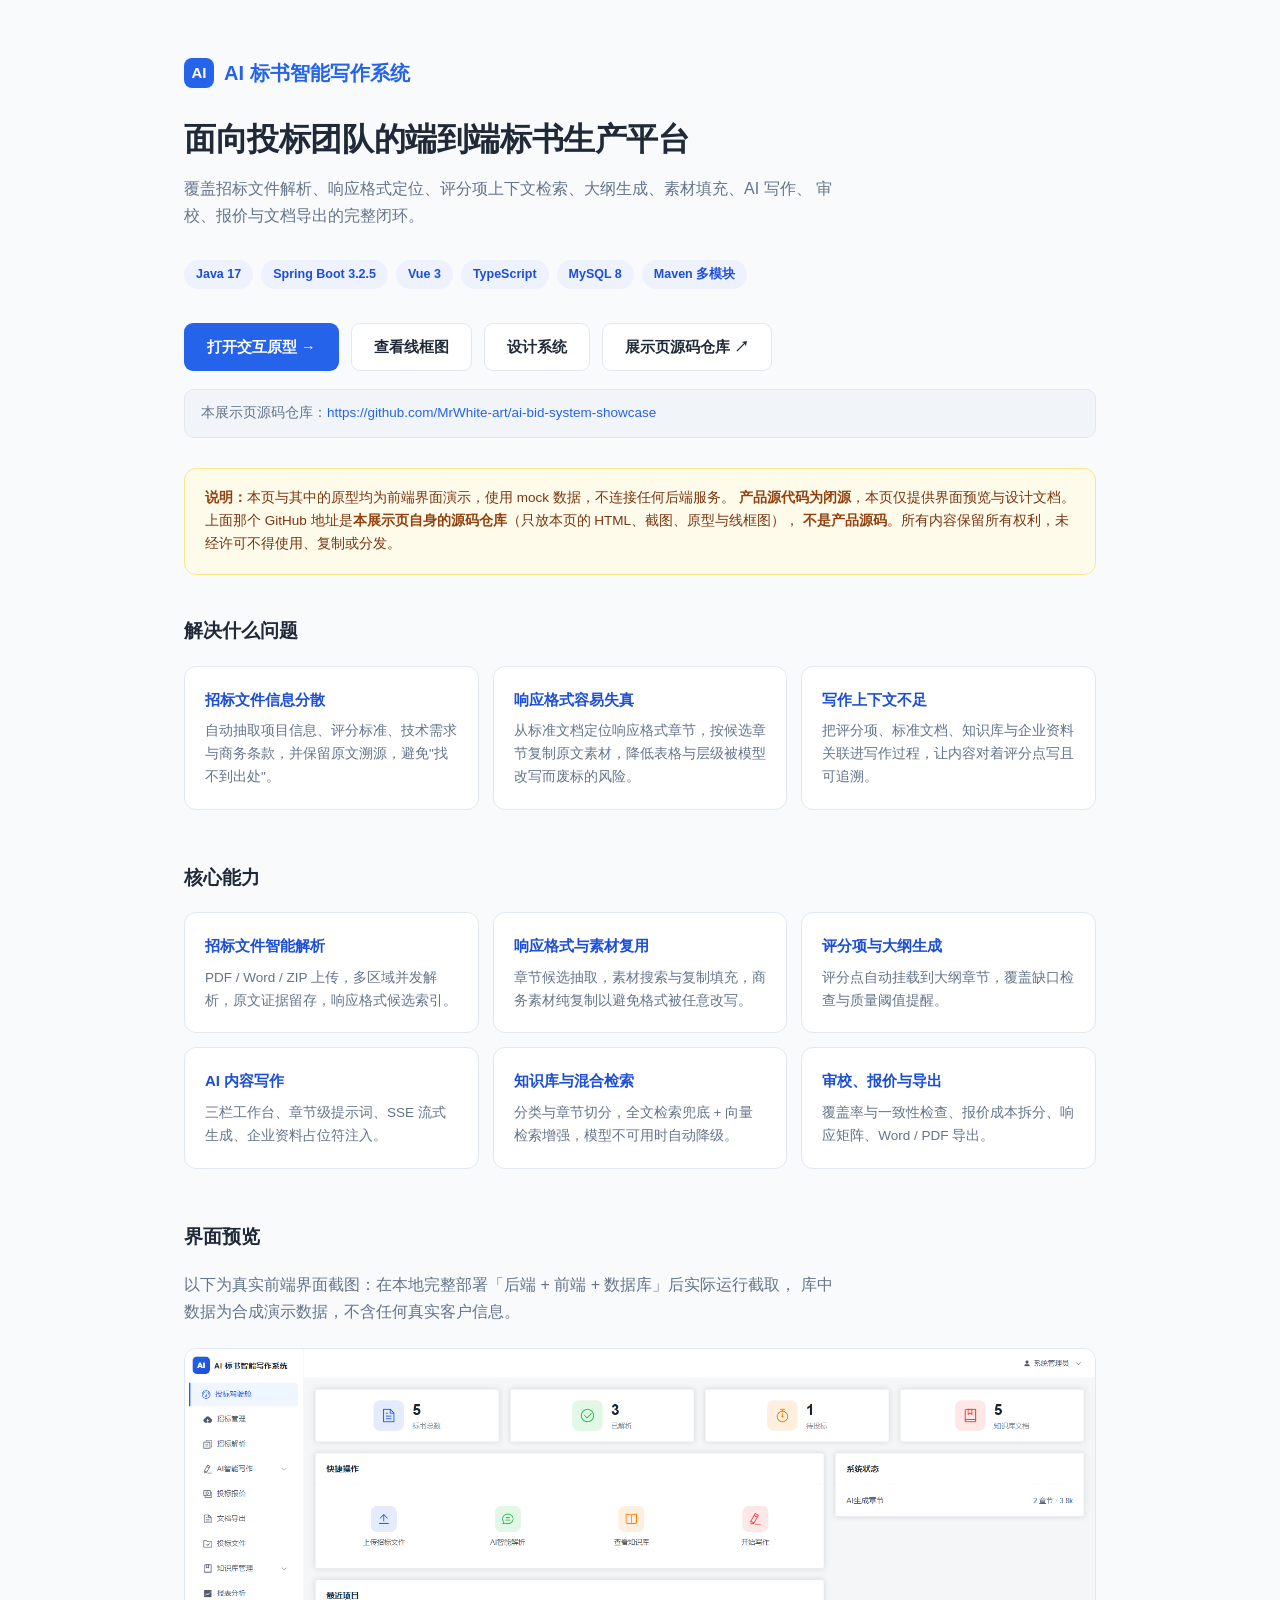
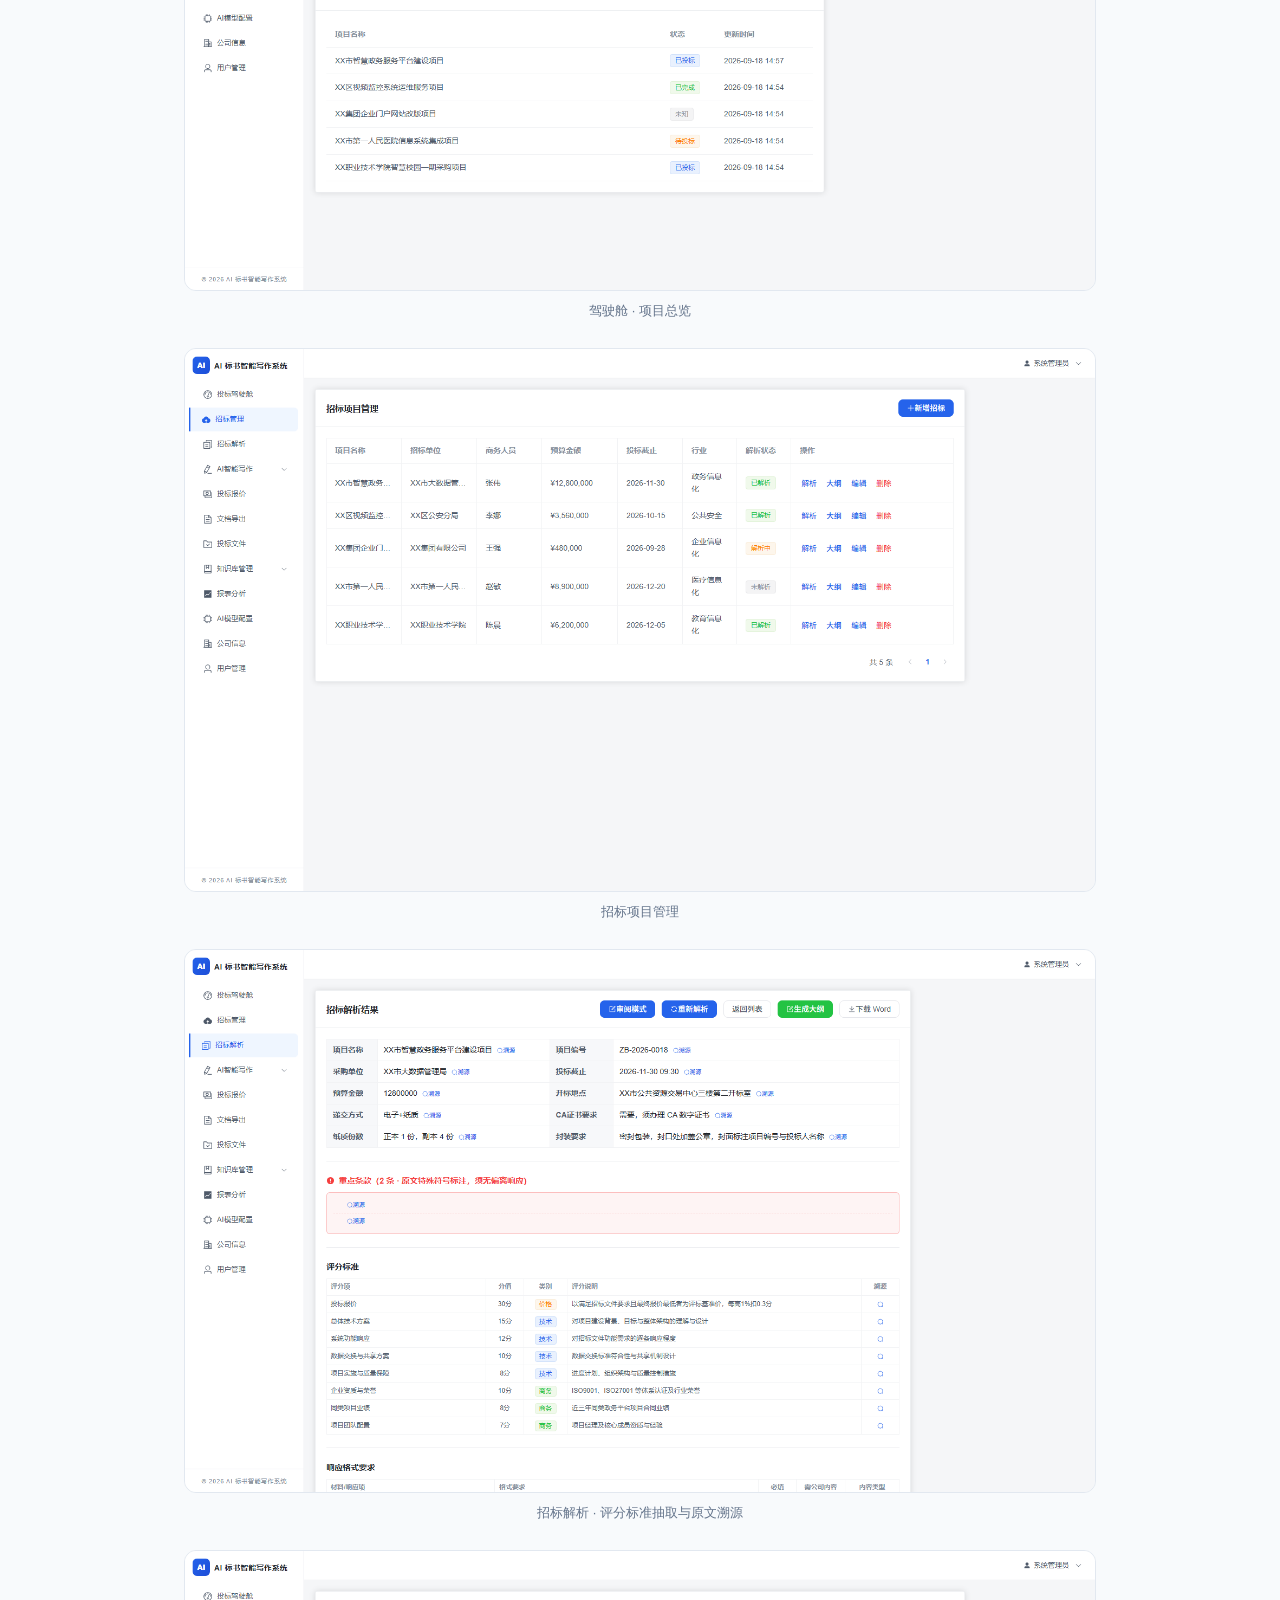
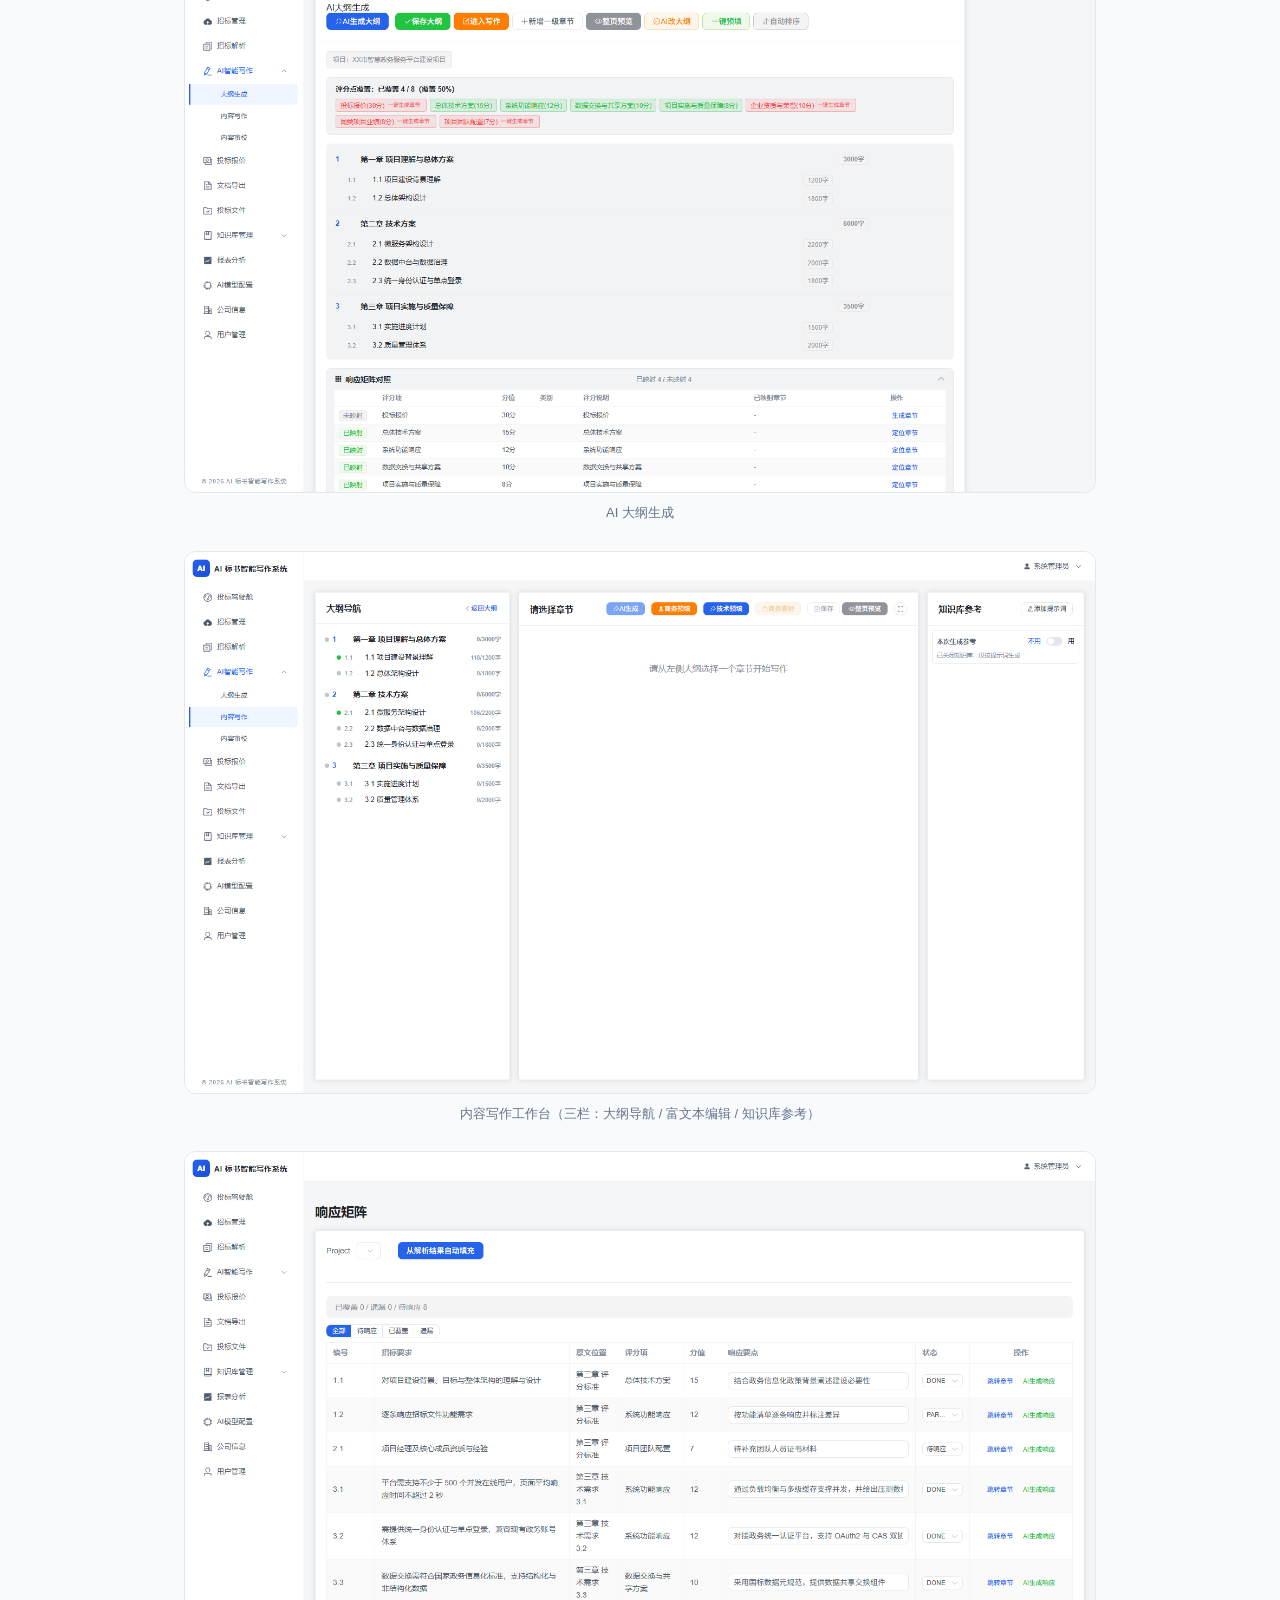
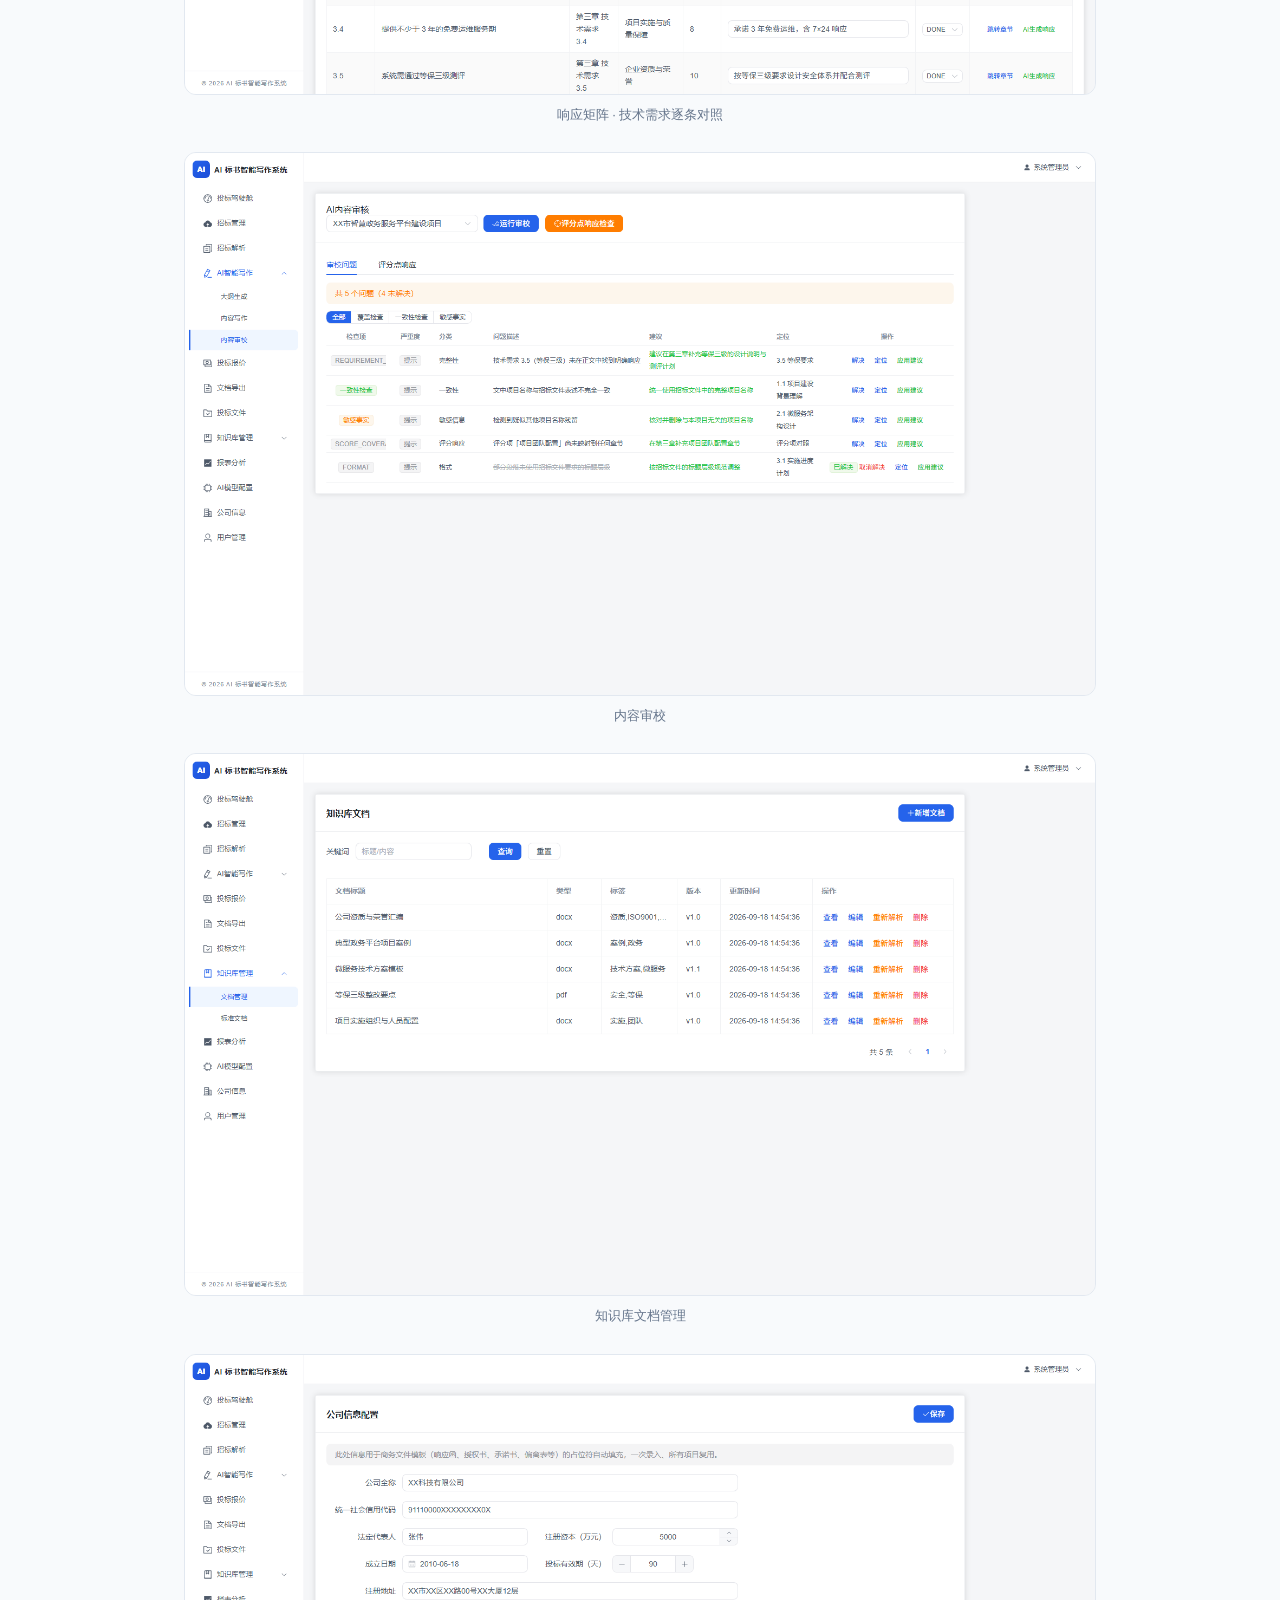
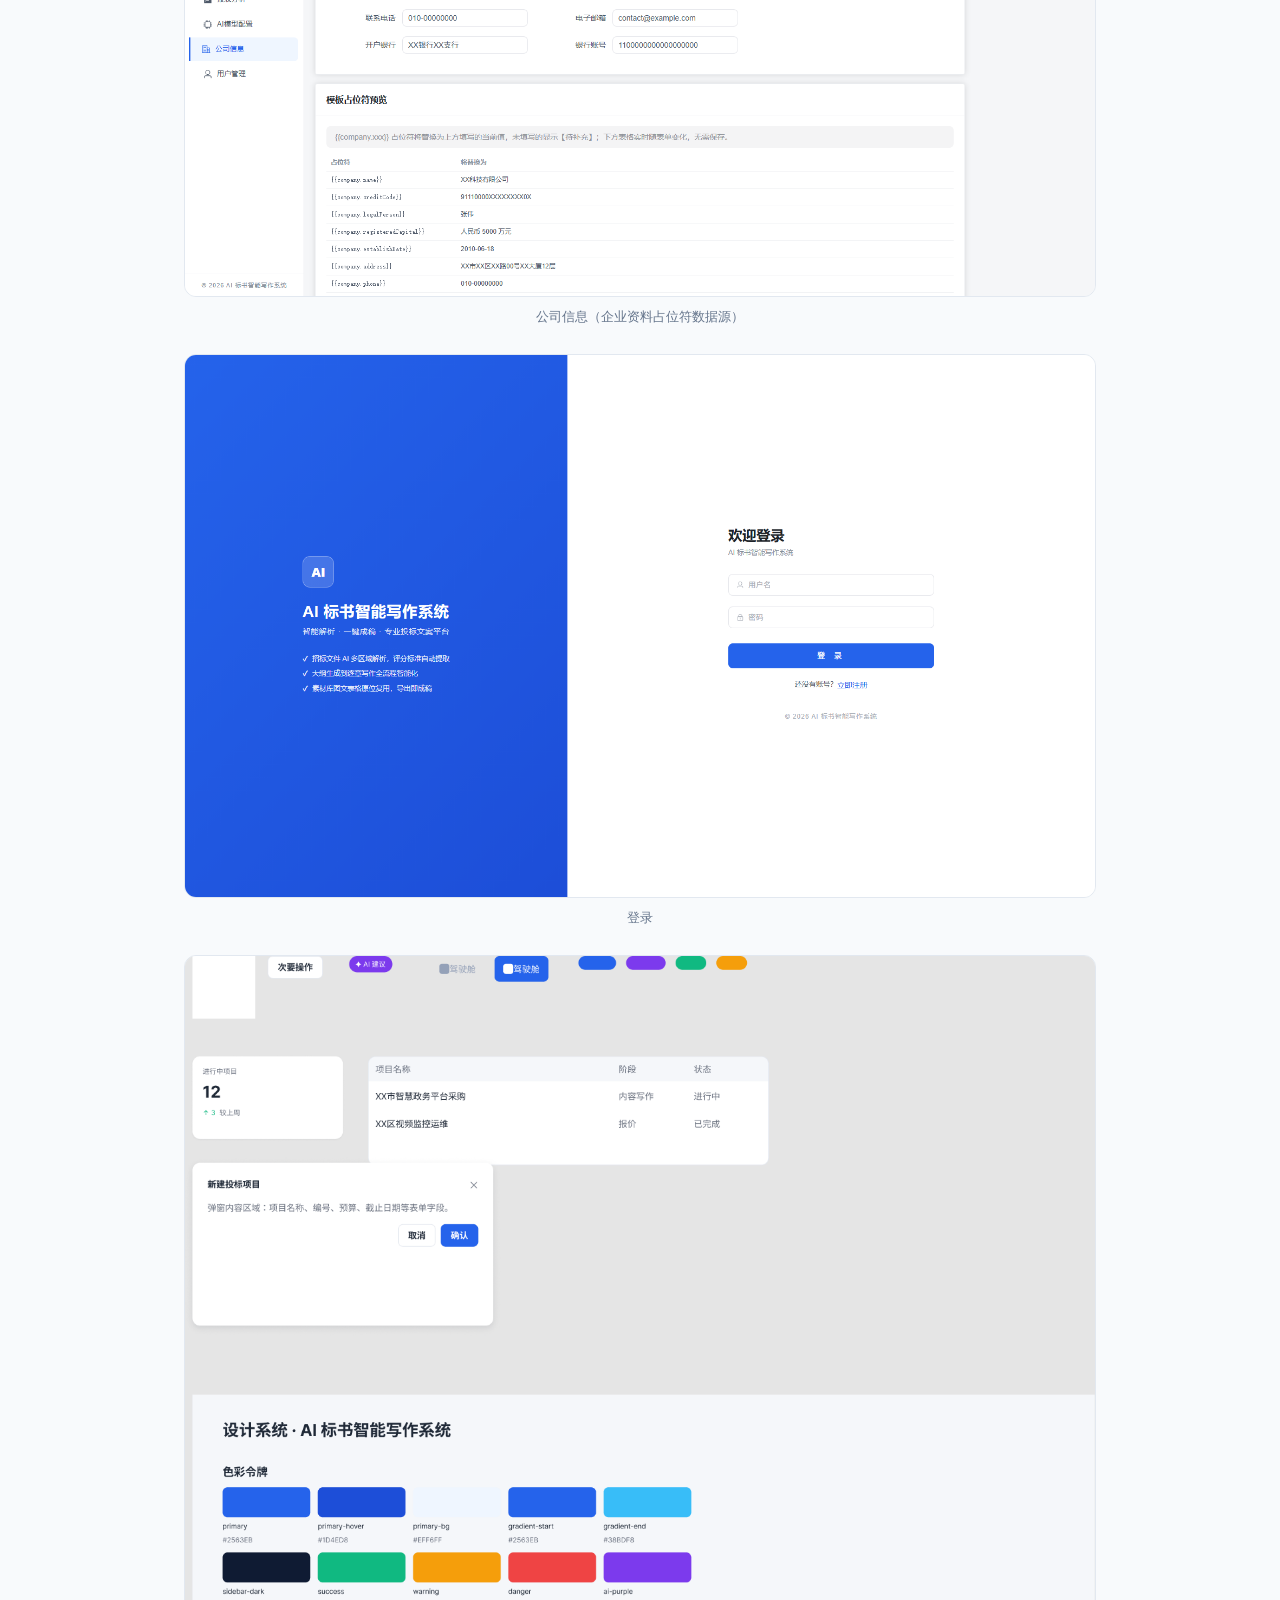
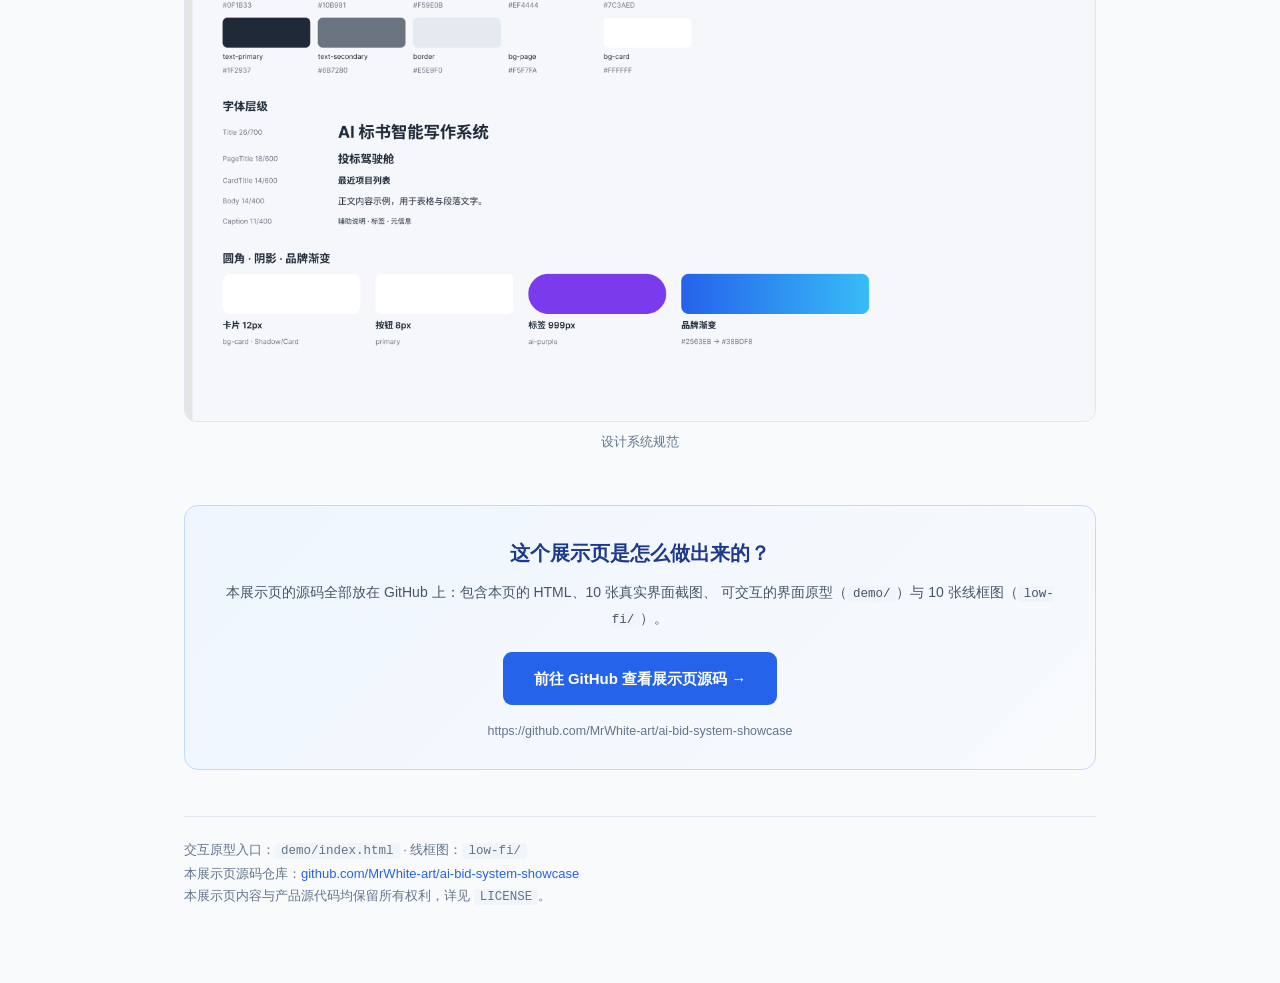
==== commit 3aba574b: "展示页：新增引导进入 GitHub 展示页源码仓库的 CTA 区块" ====
--- a/index.html
+++ b/index.html
@@ -48,6 +48,15 @@
   .shots figure{margin:0}
   .shots img{width:100%;border:1px solid var(--border);border-radius:12px;background:#fff;display:block}
   .shots figcaption{margin-top:9px;font-size:13px;color:var(--muted);text-align:center}
+  .cta{
+    background:linear-gradient(135deg,#eff6ff,#f8fafc);
+    border:1px solid #bfdbfe;border-radius:14px;
+    padding:30px 30px 26px;margin:0 0 46px;text-align:center;
+  }
+  .cta h2{margin:0 0 10px;font-size:20px;color:#1e3a8a}
+  .cta p{margin:0 0 20px;font-size:14px;color:#475569;line-height:1.75}
+  .cta .btn{font-size:15px;padding:13px 30px}
+  .cta .url{margin:16px 0 0;font-size:12.5px;color:#64748b;word-break:break-all}
   .note{
     background:#fffbeb;border:1px solid #fde68a;border-radius:12px;
     padding:18px 20px;font-size:13.5px;color:#78350f;margin-bottom:40px;
@@ -190,6 +199,16 @@
     </figure>
   </div>
 
+  <section class="cta">
+    <h2>这个展示页是怎么做出来的？</h2>
+    <p>
+      本展示页的源码全部放在 GitHub 上：包含本页的 HTML、10 张真实界面截图、
+      可交互的界面原型（<code>demo/</code>）与 10 张线框图（<code>low-fi/</code>）。
+    </p>
+    <a class="btn primary" href="https://github.com/MrWhite-art/ai-bid-system-showcase" target="_blank" rel="noopener">前往 GitHub 查看展示页源码 →</a>
+    <p class="url">https://github.com/MrWhite-art/ai-bid-system-showcase</p>
+  </section>
+
   <footer>
     交互原型入口：<code>demo/index.html</code> · 线框图：<code>low-fi/</code><br>
     本展示页源码仓库：<a href="https://github.com/MrWhite-art/ai-bid-system-showcase" style="color:#2563eb;text-decoration:none">github.com/MrWhite-art/ai-bid-system-showcase</a><br>
